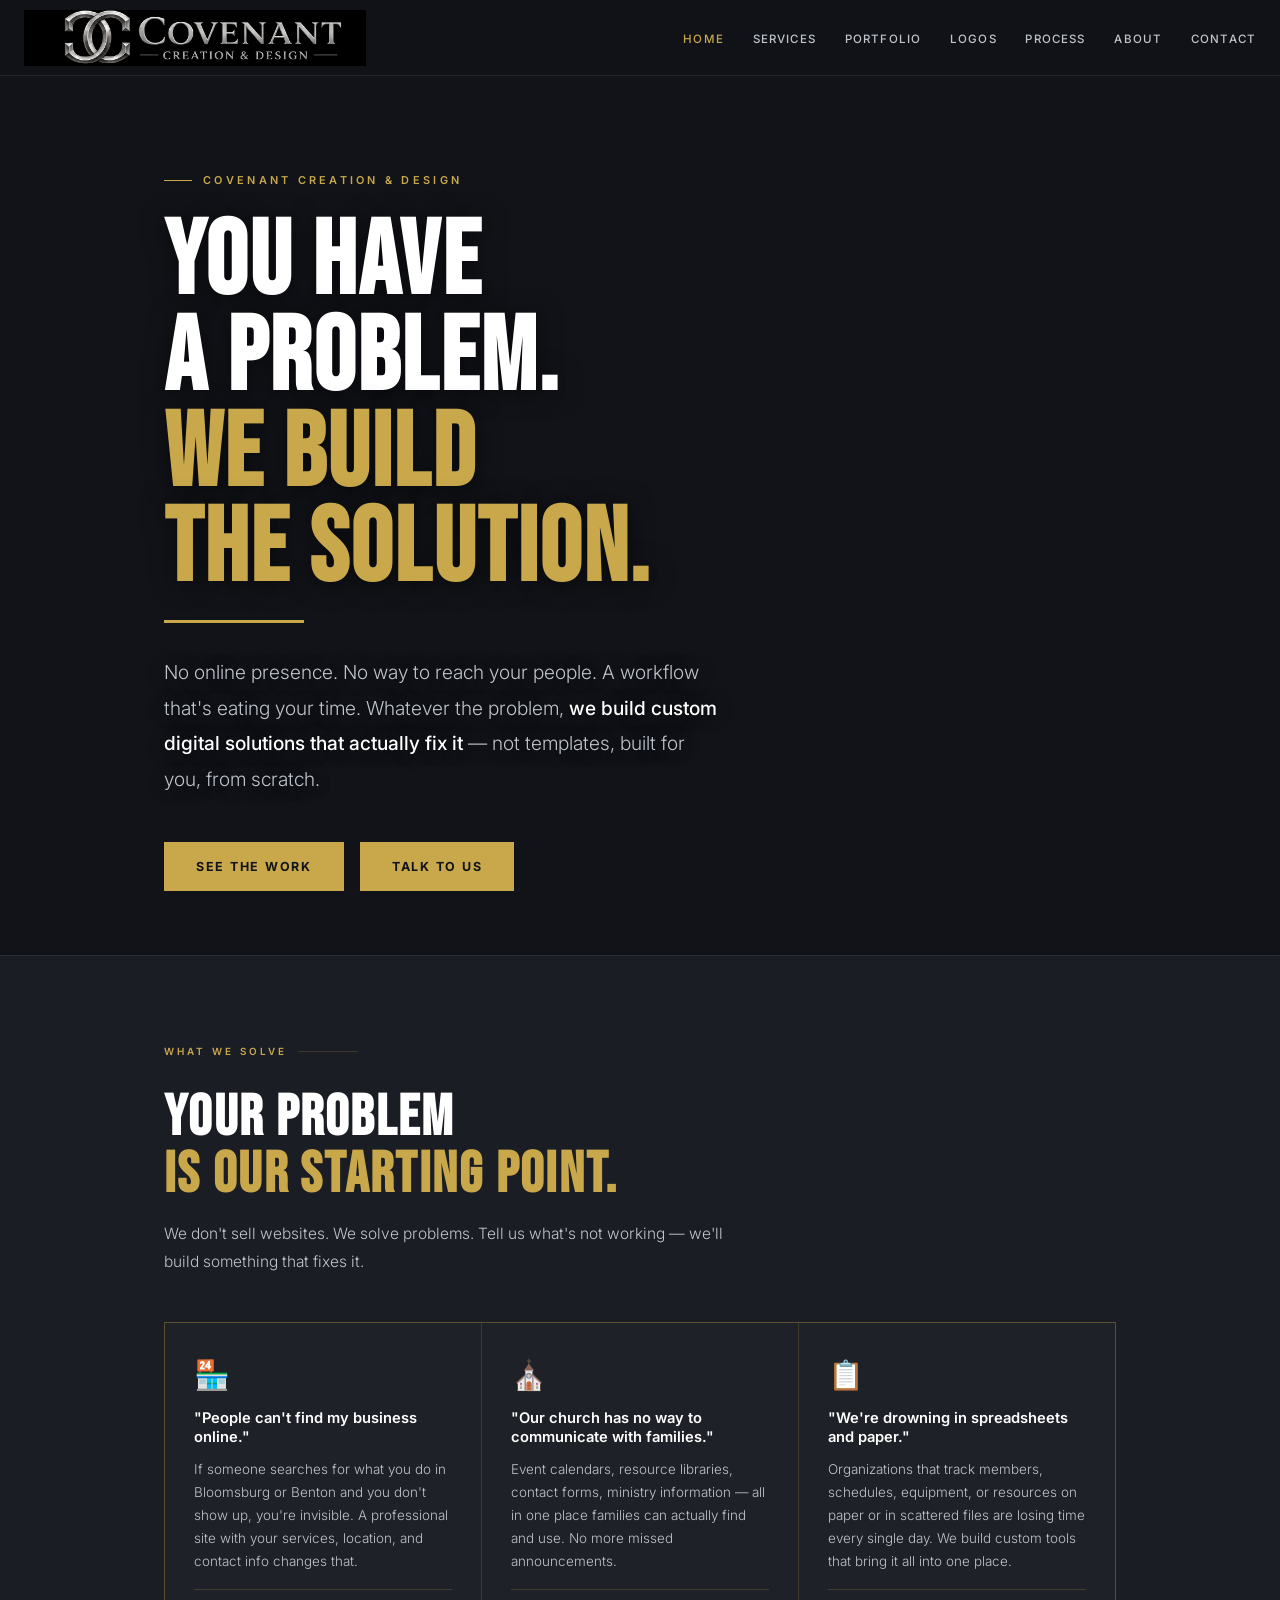
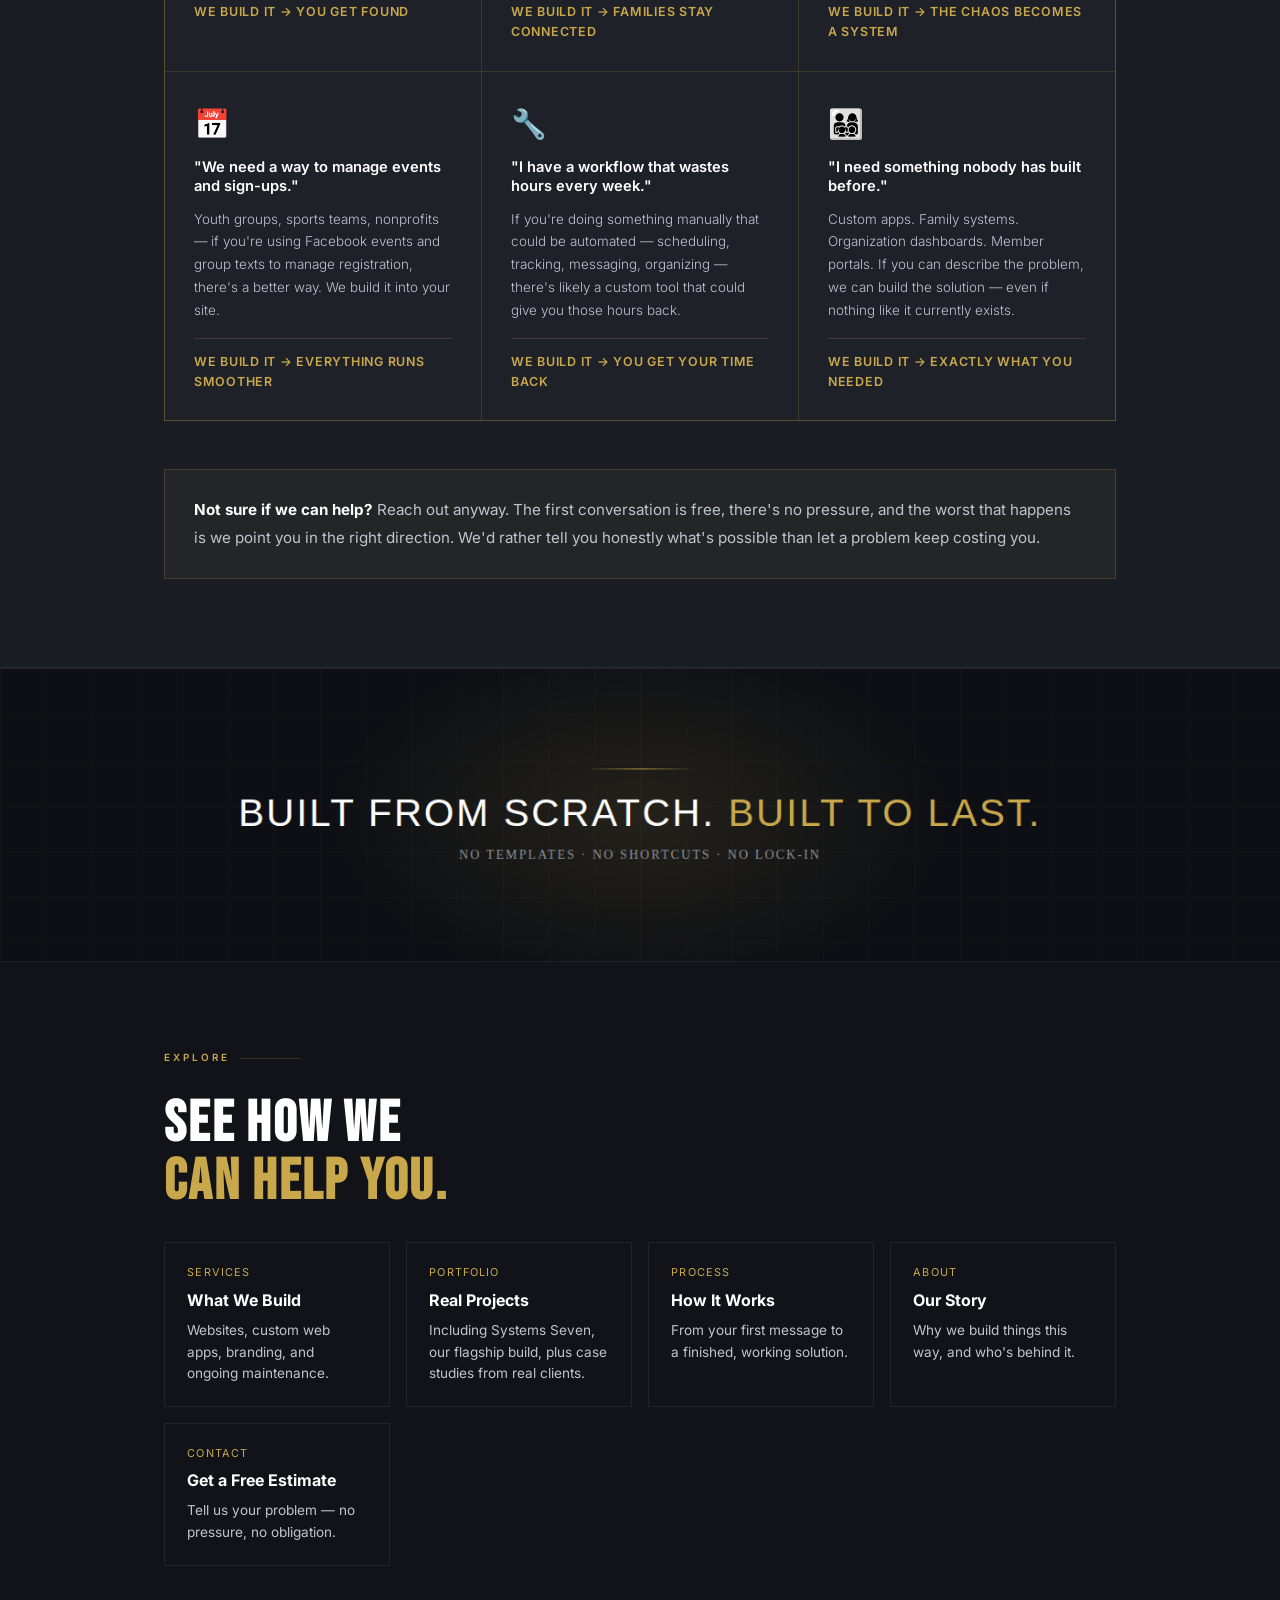
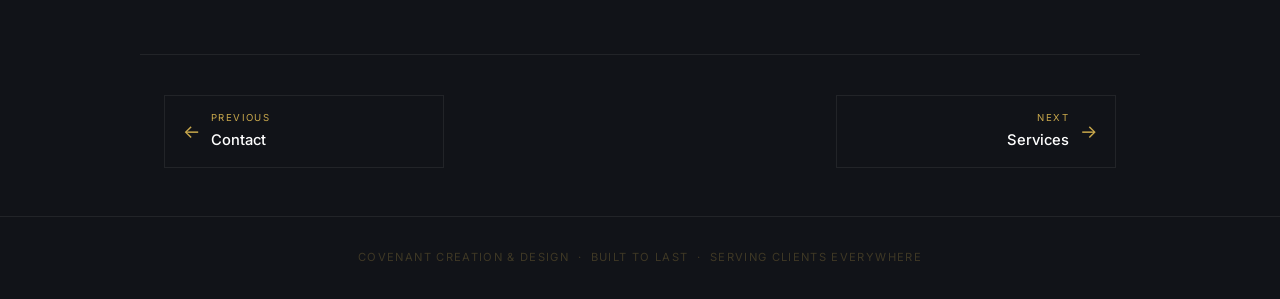
==== index.html @ 8b28cdd9 "Fix hero: bigger logos, consistent solid-gold buttons throughout" ====
<!DOCTYPE html>
<html lang="en">
<head>
  <meta charset="UTF-8"/>
  <meta name="viewport" content="width=device-width, initial-scale=1.0"/>
  <title>Covenant Creation & Design — Custom Websites & Branding</title>
  <link rel="preconnect" href="https://fonts.googleapis.com">
  <link href="https://fonts.googleapis.com/css2?family=Bebas+Neue&family=Inter:wght@300;400;500;600&display=swap" rel="stylesheet">
  <link rel="stylesheet" href="css/style.css">
</head>
<body>

<script>
  // Force scroll-to-top on load, overriding any leftover #anchor from
  // the site's old single-page structure (e.g. an old bookmark to
  // #systems-seven or #contact) or the browser's own scroll restoration.
  if ('scrollRestoration' in history) { history.scrollRestoration = 'manual'; }
  window.scrollTo(0, 0);
</script>

<!-- NAV -->
<nav>
  <div class="nav-logo">
    <a href="index.html"><img src="ccd-horizontal.png" alt="Covenant Creation & Design"></a>
  </div>
  <ul class="nav-links">
    <li><a href="index.html" aria-current="page">Home</a></li>
    <li><a href="services.html" >Services</a></li>
    <li><a href="portfolio.html" >Portfolio</a></li>
    <li><a href="logos.html" >Logos</a></li>
    <li><a href="process.html" >Process</a></li>
    <li><a href="about.html" >About</a></li>
    <li><a href="contact.html" >Contact</a></li>
  </ul>
</nav>

<!-- HERO -->
<div style="background:var(--black);">
  <div class="hero">
    <div class="hero-slideshow" aria-hidden="true">
      <div class="hero-slide" style="background-image:url('hero-sword.jpg');"></div>
      <div class="hero-slide" style="background-image:url('hero-resolute.jpg');"></div>
      <div class="hero-slide" style="background-image:url('hero-water.jpg');"></div>
      <div class="hero-slide" style="background-image:url('hero-knight.jpg');"></div>
      <div class="hero-slide" style="background-image:url('hero-phones.jpg');"></div>
      <div class="hero-slide" style="background-image:url('hero-mechanical.jpg');"></div>
      <div class="hero-slide" style="background-image:url('hero-digital.jpg');"></div>
      <div class="hero-slide" style="background-image:url('hero-kitchen.jpg');"></div>
      <div class="hero-slide" style="background-image:url('hero-stone.jpg');"></div>
    </div>
    <div class="hero-overlay" aria-hidden="true"></div>
    <div class="hero-content">
      <div class="hero-eyebrow">Covenant Creation & Design</div>
      <h1>YOU HAVE<br>A PROBLEM.<br><em>WE BUILD<br>THE SOLUTION.</em></h1>
      <div class="hero-rule"></div>
      <div class="hero-sub-row">
        <p class="hero-sub">
          No online presence. No way to reach your people. A workflow that's eating your time. Whatever the problem, <strong>we build custom digital solutions that actually fix it</strong> — not templates, built for you, from scratch.
        </p>
        <div class="hero-sub-logos" aria-hidden="true">
          <img class="hero-sub-logo-item" src="logo-rightly-divided.png" alt="">
          <img class="hero-sub-logo-item" src="logo-systems-seven.png" alt="">
          <img class="hero-sub-logo-item" src="ccd-badge.png" alt="">
          <img class="hero-sub-logo-item" src="ccd-badge.png" alt="">
          <img class="hero-sub-logo-item" src="logo-systems-seven.png" alt="">
          <img class="hero-sub-logo-item" src="logo-quality-mechanical.png" alt="">
          <img class="hero-sub-logo-item" src="ccd-badge.png" alt="">
          <img class="hero-sub-logo-item" src="logo-kitchen.png" alt="">
          <img class="hero-sub-logo-item" src="ccd-badge.png" alt="">
        </div>
      </div>
      <div class="hero-ctas">
        <a href="portfolio.html" class="btn-primary">See the Work</a>
        <a href="contact.html" class="btn-primary">Talk to Us</a>
      </div>
    </div>
  </div>
</div>

<!-- WHAT WE SOLVE -->
<section id="problems">
  <div class="section-wrap reveal">
    <div class="section-label">What We Solve</div>
    <h2>Your problem<br><em>is our starting point.</em></h2>
    <p class="section-intro">We don't sell websites. We solve problems. Tell us what's not working — we'll build something that fixes it.</p>

    <div class="problems-grid">

      <div class="problem-card">
        <span class="problem-icon">🏪</span>
        <h3>"People can't find my business online."</h3>
        <p>If someone searches for what you do in Bloomsburg or Benton and you don't show up, you're invisible. A professional site with your services, location, and contact info changes that.</p>
        <div class="solution">We build it → you get found</div>
      </div>

      <div class="problem-card">
        <span class="problem-icon">⛪</span>
        <h3>"Our church has no way to communicate with families."</h3>
        <p>Event calendars, resource libraries, contact forms, ministry information — all in one place families can actually find and use. No more missed announcements.</p>
        <div class="solution">We build it → families stay connected</div>
      </div>

      <div class="problem-card">
        <span class="problem-icon">📋</span>
        <h3>"We're drowning in spreadsheets and paper."</h3>
        <p>Organizations that track members, schedules, equipment, or resources on paper or in scattered files are losing time every single day. We build custom tools that bring it all into one place.</p>
        <div class="solution">We build it → the chaos becomes a system</div>
      </div>

      <div class="problem-card">
        <span class="problem-icon">📅</span>
        <h3>"We need a way to manage events and sign-ups."</h3>
        <p>Youth groups, sports teams, nonprofits — if you're using Facebook events and group texts to manage registration, there's a better way. We build it into your site.</p>
        <div class="solution">We build it → everything runs smoother</div>
      </div>

      <div class="problem-card">
        <span class="problem-icon">🔧</span>
        <h3>"I have a workflow that wastes hours every week."</h3>
        <p>If you're doing something manually that could be automated — scheduling, tracking, messaging, organizing — there's likely a custom tool that could give you those hours back.</p>
        <div class="solution">We build it → you get your time back</div>
      </div>

      <div class="problem-card">
        <span class="problem-icon">👨‍👩‍👧‍👦</span>
        <h3>"I need something nobody has built before."</h3>
        <p>Custom apps. Family systems. Organization dashboards. Member portals. If you can describe the problem, we can build the solution — even if nothing like it currently exists.</p>
        <div class="solution">We build it → exactly what you needed</div>
      </div>

    </div>

    <div style="background:rgba(201,168,76,0.05);border:1px solid var(--border-gold);padding:1.6rem 1.8rem;">
      <p style="font-size:0.95rem;color:var(--white-dim);line-height:1.85;">
        <strong style="color:var(--white);">Not sure if we can help?</strong> Reach out anyway. The first conversation is free, there's no pressure, and the worst that happens is we point you in the right direction. We'd rather tell you honestly what's possible than let a problem keep costing you.
      </p>
    </div>

  </div>
</section>

<!-- DIVIDER BANNER 1 -->
<div style="background:#0D0F14;border-top:1px solid var(--border);border-bottom:1px solid var(--border);">
  <img src="divider-banner-1.png" alt="Built from scratch. Built to last." style="width:100%;display:block;">
</div>

<!-- EXPLORE MORE -->
<section id="explore">
  <div class="section-wrap reveal">
    <div class="section-label">Explore</div>
    <h2>See how we<br><em>can help you.</em></h2>
    <div class="page-teasers">
      <a href="services.html" class="page-teaser">
        <span class="pt-label">Services</span>
        <strong>What We Build</strong>
        <p>Websites, custom web apps, branding, and ongoing maintenance.</p>
      </a>
      <a href="portfolio.html" class="page-teaser">
        <span class="pt-label">Portfolio</span>
        <strong>Real Projects</strong>
        <p>Including Systems Seven, our flagship build, plus case studies from real clients.</p>
      </a>
      <a href="process.html" class="page-teaser">
        <span class="pt-label">Process</span>
        <strong>How It Works</strong>
        <p>From your first message to a finished, working solution.</p>
      </a>
      <a href="about.html" class="page-teaser">
        <span class="pt-label">About</span>
        <strong>Our Story</strong>
        <p>Why we build things this way, and who's behind it.</p>
      </a>
      <a href="contact.html" class="page-teaser">
        <span class="pt-label">Contact</span>
        <strong>Get a Free Estimate</strong>
        <p>Tell us your problem — no pressure, no obligation.</p>
      </a>
    </div>
  </div>
</section>

<!-- PAGE PAGER -->
<div class="page-pager">
  <a href="contact.html" class="pager-link pager-prev">
    <span class="pager-arrow">&larr;</span>
    <span class="pager-text"><span class="pager-label">Previous</span><strong>Contact</strong></span>
  </a>
  <a href="services.html" class="pager-link pager-next">
    <span class="pager-text"><span class="pager-label">Next</span><strong>Services</strong></span>
    <span class="pager-arrow">&rarr;</span>
  </a>
</div>

<!-- FOOTER -->
<footer>
  Covenant Creation &amp; Design &nbsp;·&nbsp; Built to Last &nbsp;·&nbsp; Serving Clients Everywhere
</footer>

<script>
  const reveals = document.querySelectorAll('.reveal');
  const observer = new IntersectionObserver((entries) => {
    entries.forEach(e => {
      if (e.isIntersecting) {
        e.target.classList.add('visible');
        observer.unobserve(e.target);
      }
    });
  }, { threshold: 0.06 });
  reveals.forEach(el => observer.observe(el));
</script>

</body>
</html>
---- css/style.css ----
*, *::before, *::after { box-sizing: border-box; margin: 0; padding: 0; }

    :root {
      --black:      #111318;
      --black-mid:  #1A1D24;
      --black-card: #1E2128;
      --red:        #E8322A;
      --gold:       #C9A84C;
      --gold-light: #E2C06A;
      --gold-dim:   #B8963E;
      --white:      #FFFFFF;
      --white-dim:  #C0C4CC;
      --border:     rgba(255,255,255,0.07);
      --border-gold:rgba(201,168,76,0.2);
    }

    html { scroll-behavior: smooth; }

    body {
      background: var(--black);
      color: var(--white);
      font-family: 'Inter', system-ui, sans-serif;
      font-size: 1rem;
      line-height: 1.6;
      -webkit-font-smoothing: antialiased;
    }

    /* ── NAV ── */
    nav {
      position: sticky;
      top: 0;
      z-index: 100;
      background: rgba(17,19,24,0.97);
      border-bottom: 1px solid var(--border);
      padding: 0.6rem 1.5rem;
      display: flex;
      align-items: center;
      justify-content: space-between;
      backdrop-filter: blur(8px);
    }

    .nav-logo img { height: 56px; width: auto; display: block; }

    .nav-links { display: flex; gap: 1.8rem; list-style: none; }
    .nav-links a {
      font-size: 0.72rem;
      font-weight: 500;
      letter-spacing: 0.1em;
      text-transform: uppercase;
      color: var(--white-dim);
      text-decoration: none;
      transition: color 0.2s;
    }
    .nav-links a:hover { color: var(--gold); }
    .nav-links a[aria-current="page"] { color: var(--gold); }

    /* ── Quote form (Contact page) ── */
    .quote-form { max-width: 560px; margin-top: 1rem; }
    .quote-field { margin-bottom: 1.4rem; }
    .quote-field label {
      display: block;
      font-size: 0.72rem;
      letter-spacing: 0.08em;
      text-transform: uppercase;
      color: var(--white-dim);
      margin-bottom: 0.5rem;
    }
    .quote-field input,
    .quote-field textarea {
      width: 100%;
      font-family: 'Inter', sans-serif;
      font-size: 0.95rem;
      color: var(--white);
      background: var(--black-card);
      border: 1px solid var(--border);
      padding: 0.7rem 0.9rem;
      border-radius: 2px;
    }
    .quote-field input:focus, .quote-field textarea:focus {
      outline: none;
      border-color: var(--border-gold);
    }
    .quote-field textarea { resize: vertical; min-height: 110px; }
    .quote-note { font-size: 0.82rem; color: var(--white-dim); margin-top: 1rem; }

    /* ── About page ── */
    .about-photo-row { display: flex; gap: 2rem; align-items: flex-start; flex-wrap: wrap; margin-bottom: 2rem; }
    .about-photo {
      width: 160px; height: 160px; border-radius: 4px; flex-shrink: 0;
      background: var(--black-card); border: 1px solid var(--border-gold);
      display: flex; align-items: center; justify-content: center;
      font-family: 'Bebas Neue', sans-serif; font-size: 2.4rem; color: var(--gold);
    }
    .about-values { display: grid; gap: 1.2rem; margin-top: 2rem; }
    .about-value { border-left: 2px solid var(--gold); padding-left: 1.2rem; }
    .about-value strong { color: var(--white); display: block; margin-bottom: 0.3rem; }
    .about-value p { color: var(--white-dim); font-size: 0.92rem; margin: 0; }

    /* ── Page-teaser links (Home page closing section) ── */
    .page-teasers {
      display: grid;
      grid-template-columns: repeat(auto-fit, minmax(180px, 1fr));
      gap: 1rem;
      margin-top: 2rem;
    }
    .page-teaser {
      display: block;
      border: 1px solid var(--border);
      padding: 1.3rem 1.4rem;
      text-decoration: none;
      transition: border-color 0.2s;
    }
    .page-teaser:hover { border-color: var(--border-gold); }
    .page-teaser .pt-label {
      font-size: 0.68rem; letter-spacing: 0.1em; text-transform: uppercase;
      color: var(--gold); margin-bottom: 0.4rem; display: block;
    }
    .page-teaser strong { color: var(--white); font-size: 1rem; }
    .page-teaser p { color: var(--white-dim); font-size: 0.85rem; margin-top: 0.4rem; margin-bottom: 0; }

    /* ── HERO ── */
    .hero {
      position: relative;
      overflow: hidden;
      min-height: 92vh;
      display: flex;
      flex-direction: column;
      justify-content: center;
      padding: 6rem 1.5rem 4rem;
      max-width: 1000px;
      margin: 0 auto;
    }

    .hero-slideshow {
      position: absolute;
      inset: 0;
      z-index: 1;
      overflow: hidden;
    }
    .hero-slide {
      position: absolute;
      inset: 0;
      background-size: cover;
      background-position: center center;
      opacity: 0;
      animation: heroFade 54s infinite;
    }
    .hero-slide:nth-child(1) { animation-delay: 0s; }
    .hero-slide:nth-child(2) { animation-delay: 6s; }
    .hero-slide:nth-child(3) { animation-delay: 12s; }
    .hero-slide:nth-child(4) { animation-delay: 18s; }
    .hero-slide:nth-child(5) { animation-delay: 24s; }
    .hero-slide:nth-child(6) { animation-delay: 30s; }
    .hero-slide:nth-child(7) { animation-delay: 36s; }
    .hero-slide:nth-child(8) { animation-delay: 42s; }
    .hero-slide:nth-child(9) { animation-delay: 48s; }

    @keyframes heroFade {
      0%   { opacity: 0; }
      2%   { opacity: 1; }
      9%   { opacity: 1; }
      11%  { opacity: 0; }
      100% { opacity: 0; }
    }

    .hero-overlay {
      position: absolute;
      inset: 0;
      z-index: 2;
      background: linear-gradient(180deg, rgba(17,19,24,0.72) 0%, rgba(17,19,24,0.50) 42%, rgba(17,19,24,0.80) 100%);
    }

    @media (prefers-reduced-motion: reduce) {
      .hero-slide { animation: none; opacity: 0; }
      .hero-slide:first-child { opacity: 1; }
    }

    .hero-content {
      position: relative;
      z-index: 3;
    }

    .hero-eyebrow {
      font-size: 0.68rem;
      font-weight: 600;
      letter-spacing: 0.3em;
      text-transform: uppercase;
      color: var(--gold);
      margin-bottom: 1.6rem;
      display: flex;
      align-items: center;
      gap: 0.7rem;
    }
    .hero-eyebrow::before {
      content: '';
      display: inline-block;
      width: 28px; height: 1px;
      background: var(--gold);
    }

    .hero h1 {
      font-family: 'Bebas Neue', sans-serif;
      font-size: clamp(2.8rem, 10vw, 6.5rem);
      line-height: 0.92;
      letter-spacing: 0.02em;
      color: var(--white);
      margin-bottom: 0;
      text-shadow: 0 2px 24px rgba(0,0,0,0.55);
    }
    .hero h1 em { font-style: normal; color: var(--gold); }

    .hero-rule {
      width: clamp(60px, 12vw, 140px);
      height: 3px;
      background: var(--gold);
      margin: 1.4rem 0 2rem;
    }

    .hero-sub-row {
      display: flex;
      align-items: center;
      justify-content: space-between;
      gap: 28px;
      margin-bottom: 2.8rem;
    }

    .hero-sub {
      font-size: clamp(1rem, 2.2vw, 1.2rem);
      font-weight: 300;
      color: var(--white-dim);
      max-width: 560px;
      margin-bottom: 0;
      line-height: 1.85;
      text-shadow: 0 1px 16px rgba(0,0,0,0.6);
      flex: 1;
      min-width: 0;
    }
    .hero-sub strong { color: var(--white); font-weight: 500; }

    .hero-sub-logos {
      position: relative;
      width: 128px;
      height: 52px;
      flex-shrink: 0;
    }
    .hero-sub-logo-item {
      position: absolute;
      inset: 0;
      width: 100%;
      height: 100%;
      object-fit: contain;
      object-position: right center;
      opacity: 0;
      animation: heroFade 54s infinite;
      filter: drop-shadow(0 2px 10px rgba(0,0,0,0.7));
    }
    .hero-sub-logo-item:nth-child(1) { animation-delay: 0s; }
    .hero-sub-logo-item:nth-child(2) { animation-delay: 6s; }
    .hero-sub-logo-item:nth-child(3) { animation-delay: 12s; }
    .hero-sub-logo-item:nth-child(4) { animation-delay: 18s; }
    .hero-sub-logo-item:nth-child(5) { animation-delay: 24s; }
    .hero-sub-logo-item:nth-child(6) { animation-delay: 30s; }
    .hero-sub-logo-item:nth-child(7) { animation-delay: 36s; }
    .hero-sub-logo-item:nth-child(8) { animation-delay: 42s; }
    .hero-sub-logo-item:nth-child(9) { animation-delay: 48s; }

    @media (prefers-reduced-motion: reduce) {
      .hero-sub-logo-item { animation: none; opacity: 0; }
      .hero-sub-logo-item:first-child { opacity: 1; }
    }

    @media (max-width: 620px) {
      .hero-sub-row { flex-direction: column; align-items: flex-start; gap: 16px; }
      .hero-sub-logos { align-self: flex-end; width: 108px; height: 44px; }
    }

    .hero-ctas { display: flex; gap: 1rem; flex-wrap: wrap; }

    .btn-primary {
      display: inline-flex;
      align-items: center;
      gap: 0.5rem;
      background: var(--gold);
      color: var(--black);
      font-size: 0.78rem;
      font-weight: 700;
      letter-spacing: 0.14em;
      text-transform: uppercase;
      text-decoration: none;
      padding: 0.9rem 2rem;
      transition: background 0.2s, transform 0.15s;
    }
    .btn-primary:hover { background: var(--gold-light); transform: translateY(-1px); }

    .btn-ghost {
      display: inline-flex;
      align-items: center;
      border: 1px solid var(--border-gold);
      color: var(--white-dim);
      font-size: 0.75rem;
      font-weight: 500;
      letter-spacing: 0.12em;
      text-transform: uppercase;
      text-decoration: none;
      padding: 0.9rem 1.8rem;
      transition: border-color 0.2s, color 0.2s;
    }
    .btn-ghost:hover { border-color: var(--gold); color: var(--gold); }

    /* ── SECTION BASE ── */
    .section-wrap {
      max-width: 1000px;
      margin: 0 auto;
      padding: 5.5rem 1.5rem;
    }

    .section-label {
      font-size: 0.62rem;
      font-weight: 600;
      letter-spacing: 0.3em;
      text-transform: uppercase;
      color: var(--gold);
      margin-bottom: 1.8rem;
      display: flex;
      align-items: center;
      gap: 0.7rem;
    }
    .section-label::after {
      content: '';
      flex: 1;
      height: 1px;
      background: var(--border-gold);
      max-width: 60px;
    }

    h2 {
      font-family: 'Bebas Neue', sans-serif;
      font-size: clamp(2rem, 5.5vw, 3.6rem);
      letter-spacing: 0.04em;
      line-height: 1.0;
      color: var(--white);
      margin-bottom: 1rem;
    }
    h2 em { font-style: normal; color: var(--gold); }

    .section-intro {
      font-size: 0.97rem;
      font-weight: 300;
      color: var(--white-dim);
      max-width: 580px;
      margin-bottom: 2.8rem;
      line-height: 1.85;
    }

    /* ── PROBLEMS SECTION ── */
    #problems {
      background: var(--black-mid);
      border-top: 1px solid var(--border);
      border-bottom: 1px solid var(--border);
    }

    .problems-grid {
      display: grid;
      grid-template-columns: repeat(auto-fill, minmax(280px, 1fr));
      gap: 1px;
      background: var(--border-gold);
      border: 1px solid var(--border-gold);
      margin-bottom: 3rem;
    }

    .problem-card {
      background: var(--black-card);
      padding: 1.8rem;
      display: flex;
      flex-direction: column;
      gap: 0.7rem;
    }

    .problem-icon { font-size: 1.8rem; }

    .problem-card h3 {
      font-size: 0.92rem;
      font-weight: 600;
      color: var(--white);
      line-height: 1.3;
    }

    .problem-card p {
      font-size: 0.84rem;
      font-weight: 300;
      color: var(--white-dim);
      line-height: 1.7;
    }

    .problem-card .solution {
      font-size: 0.78rem;
      font-weight: 600;
      color: var(--gold);
      letter-spacing: 0.06em;
      text-transform: uppercase;
      margin-top: 0.3rem;
      padding-top: 0.8rem;
      border-top: 1px solid var(--border-gold);
    }

    /* ── HOW WE WORK ── */
    #how {
      background: var(--black);
      border-bottom: 1px solid var(--border);
    }

    .steps-list {
      display: flex;
      flex-direction: column;
      border: 1px solid var(--border-gold);
    }

    .step-row {
      display: flex;
      align-items: flex-start;
      gap: 1.4rem;
      padding: 1.5rem 1.6rem;
      border-bottom: 1px solid var(--border-gold);
    }
    .step-row:last-child { border-bottom: none; }

    .step-num {
      font-family: 'Bebas Neue', sans-serif;
      font-size: 2rem;
      color: var(--gold);
      opacity: 0.4;
      line-height: 1;
      min-width: 2.5rem;
      padding-top: 0.1rem;
    }

    .step-content strong {
      display: block;
      font-size: 0.92rem;
      font-weight: 600;
      color: var(--white);
      margin-bottom: 0.3rem;
    }

    .step-content p {
      font-size: 0.87rem;
      font-weight: 300;
      color: var(--white-dim);
      line-height: 1.7;
    }

    /* ── SYSTEMS SEVEN ── */
    #systems-seven {
      background: var(--black-mid);
      border-top: 1px solid var(--border-gold);
      border-bottom: 1px solid var(--border-gold);
    }

    .ss-description {
      font-size: 0.97rem;
      font-weight: 300;
      color: var(--white-dim);
      max-width: 720px;
      margin-bottom: 2rem;
      line-height: 1.9;
    }
    .ss-description strong { color: var(--white); font-weight: 500; }

    .ss-feature-grid {
      display: grid;
      grid-template-columns: repeat(auto-fill, minmax(220px, 1fr));
      gap: 1px;
      background: var(--border-gold);
      border: 1px solid var(--border-gold);
      margin-bottom: 2.5rem;
    }

    .ss-feature {
      background: var(--black-card);
      padding: 1.2rem 1.4rem;
    }

    .ss-feature-name {
      font-size: 0.82rem;
      font-weight: 600;
      color: var(--white);
      margin-bottom: 0.3rem;
    }

    .ss-feature-desc {
      font-size: 0.78rem;
      font-weight: 300;
      color: var(--white-dim);
      line-height: 1.6;
    }

    .ss-tech-row {
      display: flex;
      gap: 0.5rem;
      flex-wrap: wrap;
      margin-bottom: 2.5rem;
    }

    .ss-tech-badge {
      font-size: 0.65rem;
      font-weight: 600;
      letter-spacing: 0.12em;
      text-transform: uppercase;
      padding: 0.32rem 0.8rem;
      border: 1px solid var(--border-gold);
      color: var(--gold);
      background: rgba(201,168,76,0.05);
    }

    .ss-previews {
      display: flex;
      flex-direction: column;
      gap: 2.5rem;
    }

    .ss-preview-card {
      background: var(--black-card);
      border: 1px solid var(--border-gold);
      overflow: hidden;
      box-shadow: 0 4px 24px rgba(0,0,0,0.4);
      position: relative;
    }

    .ss-preview-card::before {
      content: '';
      display: block;
      height: 3px;
      background: linear-gradient(90deg, transparent, var(--gold), transparent);
    }

    .ss-preview-card .img-mat {
      background: transparent;
      padding: 0;
    }

    .ss-preview-card .img-mat img {
      display: block;
      width: 100%;
      border: none;
    }

    .ss-preview-label {
      padding: 0.9rem 1.2rem;
      border-top: 1px solid var(--border-gold);
      font-size: 0.7rem;
      font-weight: 500;
      letter-spacing: 0.12em;
      text-transform: uppercase;
      color: var(--gold);
      display: flex;
      align-items: center;
      gap: 0.5rem;
      background: rgba(201,168,76,0.04);
    }

    .ss-preview-label::before {
      content: '';
      width: 5px; height: 5px;
      border-radius: 50%;
      background: var(--gold);
      flex-shrink: 0;
    }

    .ss-brand-img { width: 100%; display: block; }


    /* ── LOGO SHOWCASE ── */
    #logos {
      background: var(--black);
      border-top: 1px solid var(--border);
      border-bottom: 1px solid var(--border);
    }

    .logo-grid {
      display: grid;
      grid-template-columns: repeat(auto-fill, minmax(160px, 1fr));
      gap: 1px;
      background: var(--border-gold);
      border: 1px solid var(--border-gold);
      margin-bottom: 2rem;
    }

    .logo-cell {
      background: var(--black-card);
      padding: 1.8rem 1.2rem;
      display: flex;
      flex-direction: column;
      align-items: center;
      gap: 0.9rem;
      transition: background 0.2s;
    }

    .logo-cell:hover { background: #252830; }

    .logo-cell img {
      width: 100%;
      max-width: 120px;
      height: 120px;
      object-fit: contain;
      display: block;
    }

    .logo-cell-name {
      font-size: 0.72rem;
      font-weight: 600;
      letter-spacing: 0.1em;
      text-transform: uppercase;
      color: var(--white-dim);
      text-align: center;
      line-height: 1.4;
    }

    .logo-cell-type {
      font-size: 0.65rem;
      color: var(--gold);
      letter-spacing: 0.08em;
      text-transform: uppercase;
      text-align: center;
    }

    /* ── PROJECTS ── */
    #work {
      background: var(--black);
      border-bottom: 1px solid var(--border);
    }

    .projects-grid {
      display: grid;
      grid-template-columns: repeat(auto-fill, minmax(290px, 1fr));
      gap: 1px;
      background: var(--border);
      border: 1px solid var(--border);
    }

    .project-card {
      background: var(--black-card);
      padding: 1.8rem;
      display: flex;
      flex-direction: column;
      gap: 0.8rem;
      transition: background 0.2s;
      text-decoration: none;
      color: inherit;
    }
    .project-card:hover { background: #252830; }
    .project-card:hover .project-arrow { color: var(--gold); transform: translateX(3px); }

    .project-tag {
      font-size: 0.6rem;
      font-weight: 600;
      letter-spacing: 0.2em;
      text-transform: uppercase;
      color: var(--gold);
    }

    .project-card h3 {
      font-family: 'Bebas Neue', sans-serif;
      font-size: 1.4rem;
      letter-spacing: 0.06em;
      color: var(--white);
      line-height: 1.1;
    }

    .project-card p {
      font-size: 0.85rem;
      font-weight: 300;
      color: var(--white-dim);
      line-height: 1.65;
      flex: 1;
    }

    .project-footer {
      display: flex;
      align-items: center;
      justify-content: space-between;
      padding-top: 1rem;
      border-top: 1px solid var(--border);
      margin-top: 0.4rem;
    }

    .project-stack {
      font-size: 0.65rem;
      font-weight: 500;
      letter-spacing: 0.08em;
      text-transform: uppercase;
      color: rgba(192,196,204,0.4);
    }

    .project-arrow {
      font-size: 1rem;
      color: var(--white-dim);
      transition: color 0.2s, transform 0.2s;
    }

    /* ── SERVICES ── */
    #services {
      background: var(--black-mid);
      border-top: 1px solid var(--border);
      border-bottom: 1px solid var(--border);
    }

    .services-list { border: 1px solid var(--border-gold); }

    .service-row {
      display: flex;
      align-items: flex-start;
      gap: 1.5rem;
      padding: 1.5rem 1.6rem;
      border-bottom: 1px solid var(--border-gold);
    }
    .service-row:last-child { border-bottom: none; }

.service-info strong {
      display: block;
      font-size: 0.88rem;
      font-weight: 600;
      color: var(--white);
      margin-bottom: 0.25rem;
    }
    .service-info p {
      font-size: 0.83rem;
      font-weight: 300;
      color: var(--white-dim);
      line-height: 1.65;
    }

    /* ── CONTACT ── */
    #contact { background: var(--black); }

    .contact-grid {
      display: grid;
      grid-template-columns: 1fr 1fr;
      gap: 1.5rem;
      margin-top: 0.5rem;
    }

    .contact-block {
      background: var(--black-card);
      border: 1px solid var(--border-gold);
      padding: 1.8rem;
    }

    .contact-block h3 {
      font-size: 0.68rem;
      font-weight: 600;
      letter-spacing: 0.2em;
      text-transform: uppercase;
      color: var(--gold);
      margin-bottom: 0.8rem;
    }

    .contact-block p {
      font-size: 0.87rem;
      font-weight: 300;
      color: var(--white-dim);
      margin-bottom: 1.2rem;
      line-height: 1.65;
    }

    .contact-link {
      display: inline-flex;
      align-items: center;
      gap: 0.5rem;
      font-size: 0.8rem;
      font-weight: 600;
      letter-spacing: 0.1em;
      text-transform: uppercase;
      color: var(--white);
      text-decoration: none;
      border-bottom: 1px solid var(--gold);
      padding-bottom: 0.15rem;
      transition: color 0.2s;
    }
    .contact-link:hover { color: var(--gold); }

    /* ── FOOTER ── */
    footer {
      border-top: 1px solid var(--border);
      padding: 2rem 1.5rem;
      text-align: center;
      font-size: 0.7rem;
      letter-spacing: 0.12em;
      text-transform: uppercase;
      color: rgba(201,168,76,0.25);
    }

    /* ── REVEAL ── */
    .reveal {
      opacity: 1;
      transform: none;
      transition: opacity 0.5s ease, transform 0.5s ease;
    }
    .reveal.visible { opacity: 1; transform: none; }

    /* ── RESPONSIVE ── */
    @media (max-width: 640px) {
      .nav-links { display: none; }
      .contact-grid { grid-template-columns: 1fr; }
    }

    @media (prefers-reduced-motion: reduce) {
      .reveal { opacity: 1; transform: none; transition: none; }
      html { scroll-behavior: auto; }
    }
  
/* ── PAGE PAGER (prev/next navigation) ── */
.page-pager {
  max-width: 1000px;
  margin: 0 auto;
  padding: 2.5rem 1.5rem 3rem;
  display: flex;
  justify-content: space-between;
  gap: 1rem;
  border-top: 1px solid var(--border);
}
.pager-link {
  display: flex;
  align-items: center;
  gap: 0.7rem;
  text-decoration: none;
  color: var(--white);
  padding: 0.9rem 1.1rem;
  border: 1px solid var(--border);
  transition: border-color 0.2s;
  flex: 1;
  max-width: 280px;
}
.pager-link:hover { border-color: var(--border-gold); }
.pager-prev { justify-content: flex-start; }
.pager-next { justify-content: flex-end; text-align: right; margin-left: auto; }
.pager-arrow { color: var(--gold); font-size: 1.15rem; flex-shrink: 0; }
.pager-label {
  display: block;
  font-size: 0.6rem;
  letter-spacing: 0.15em;
  text-transform: uppercase;
  color: var(--gold);
  margin-bottom: 0.25rem;
}
.pager-text strong { display: block; font-size: 0.92rem; font-weight: 500; }

@media (max-width: 560px) {
  .page-pager { flex-direction: column; }
  .pager-link { max-width: none; }
}
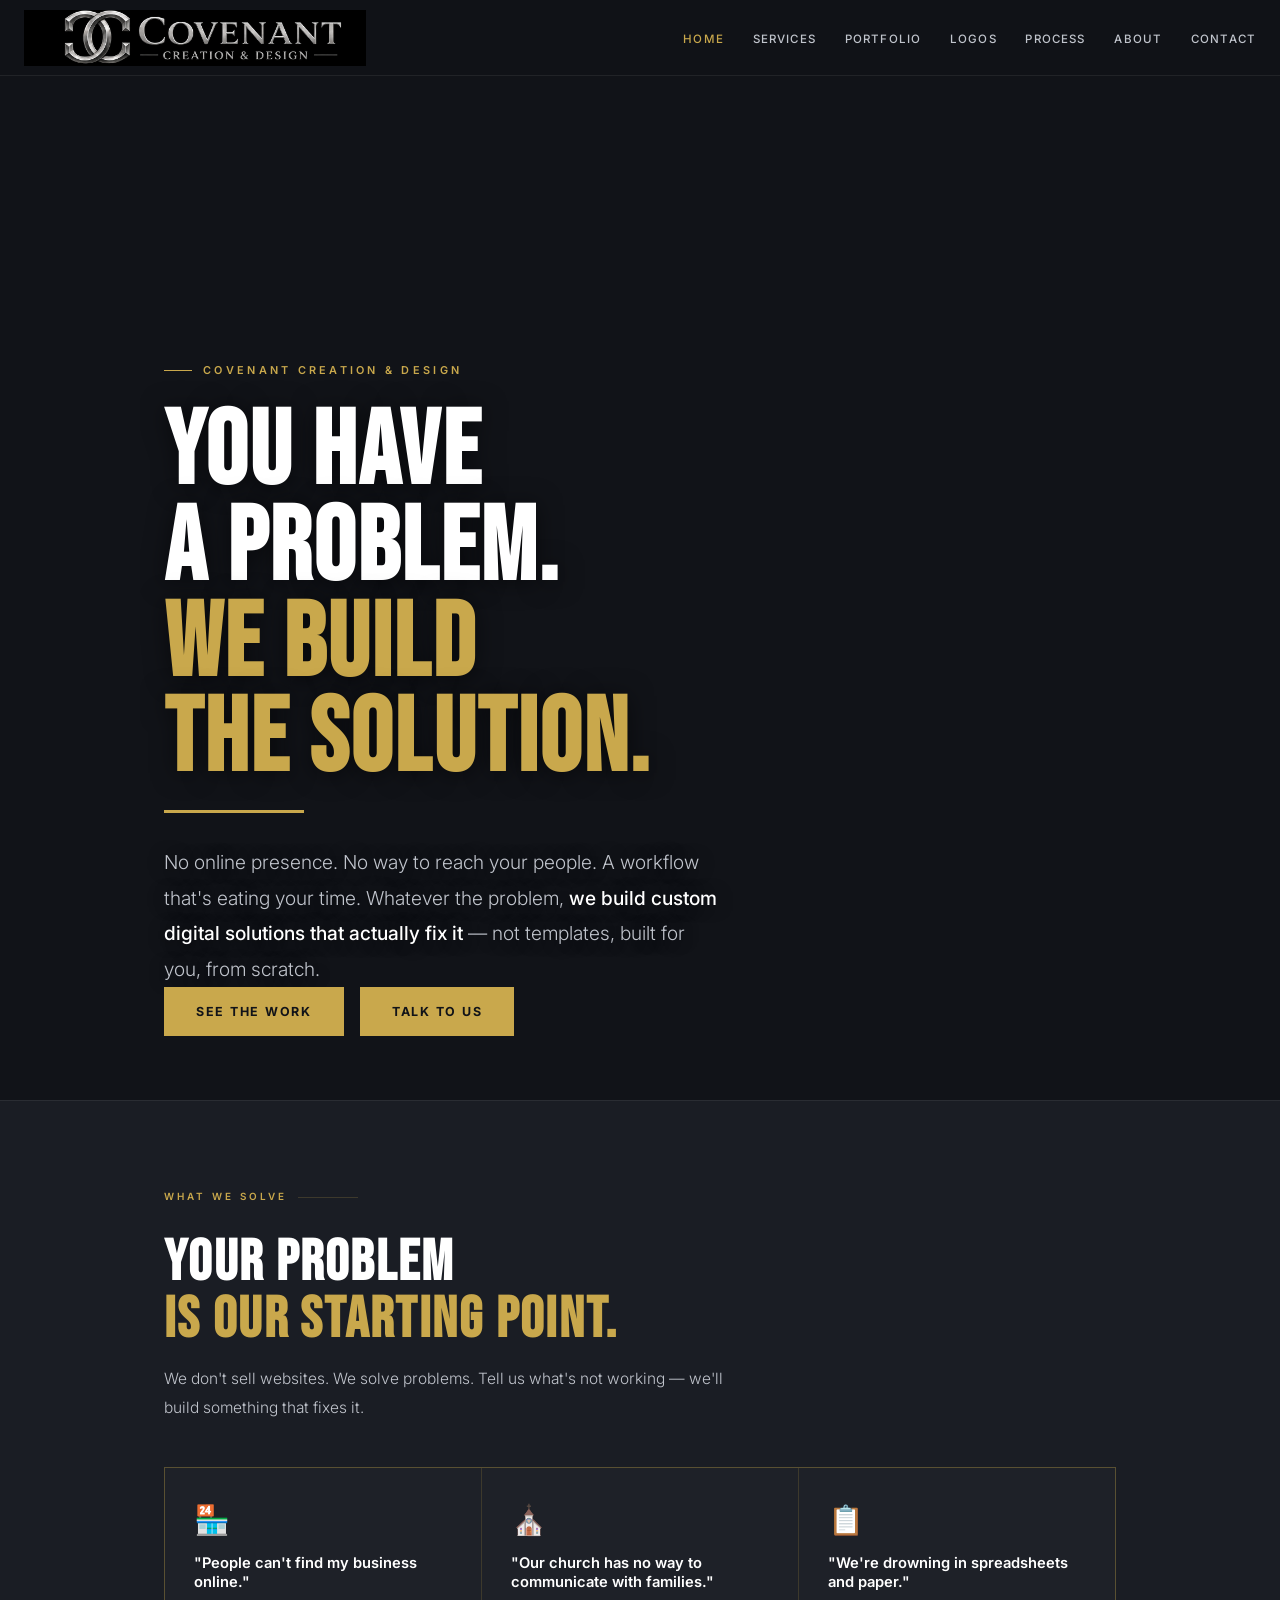
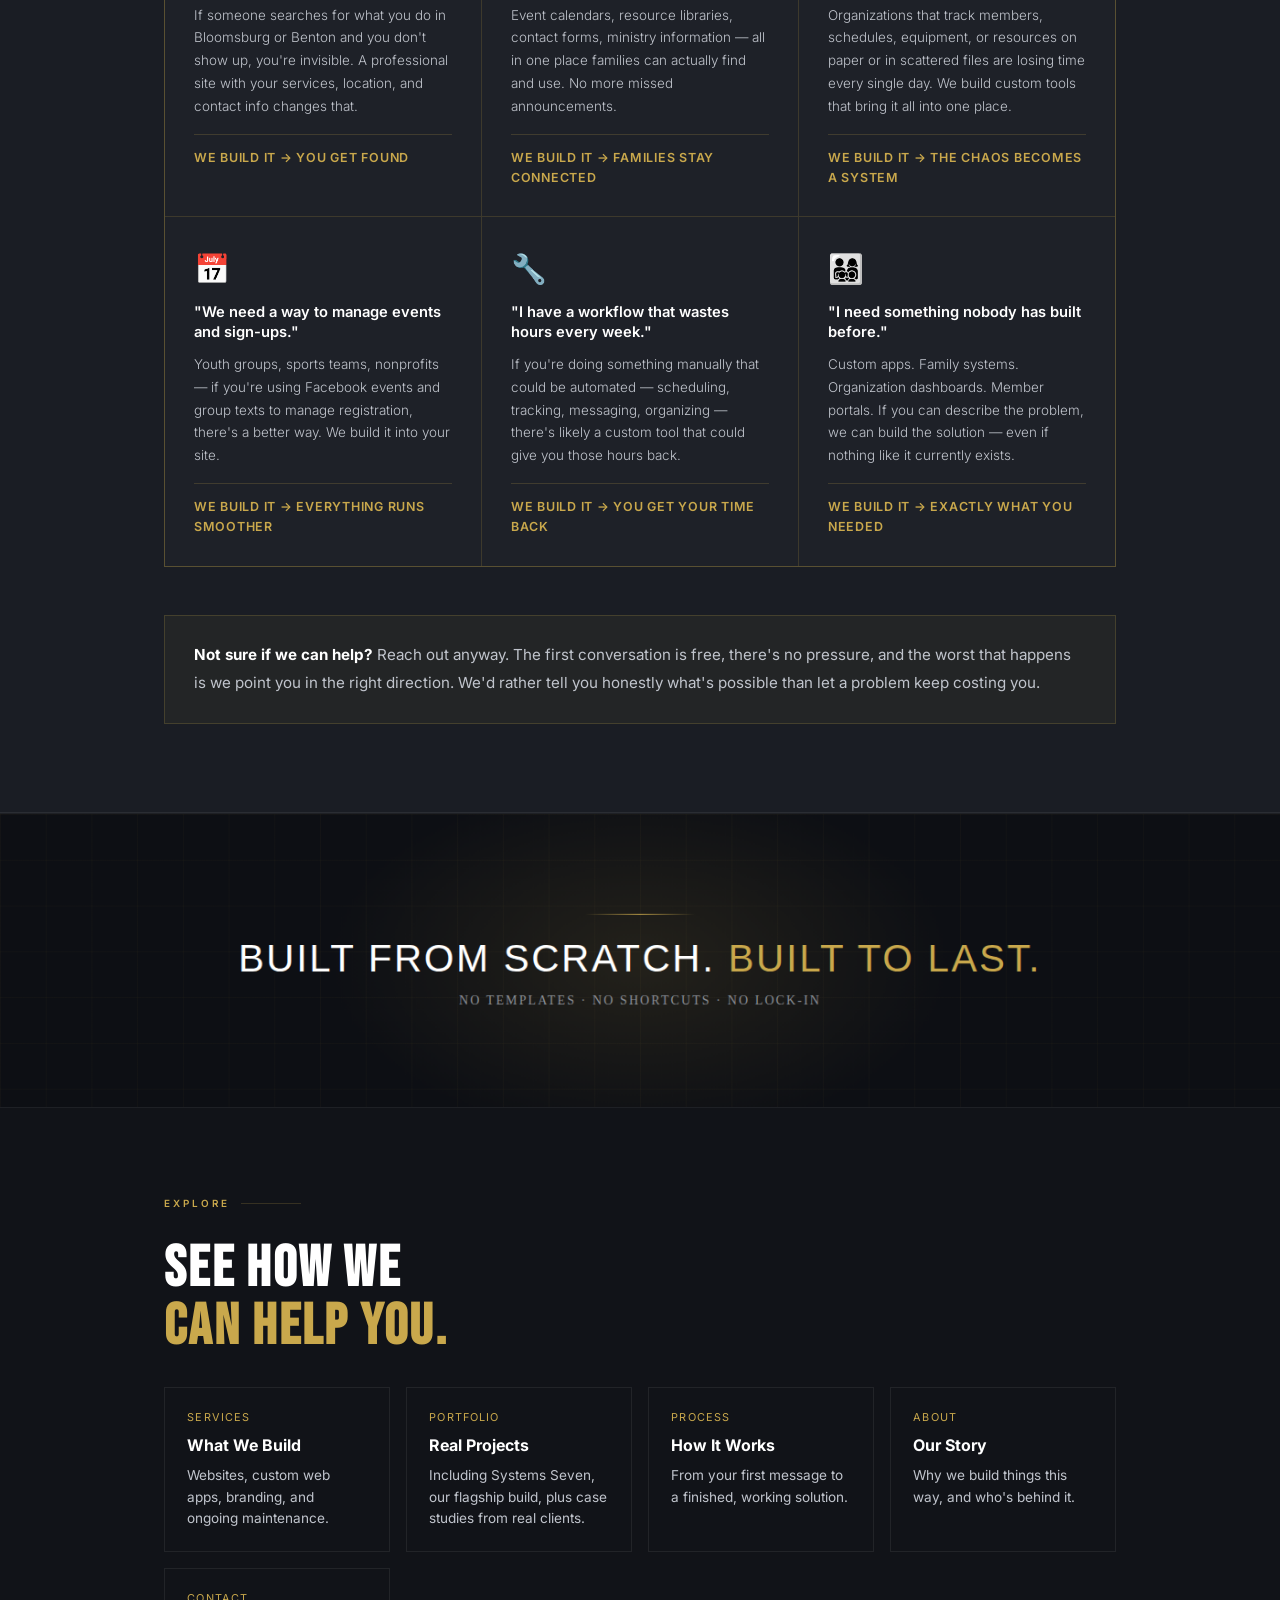
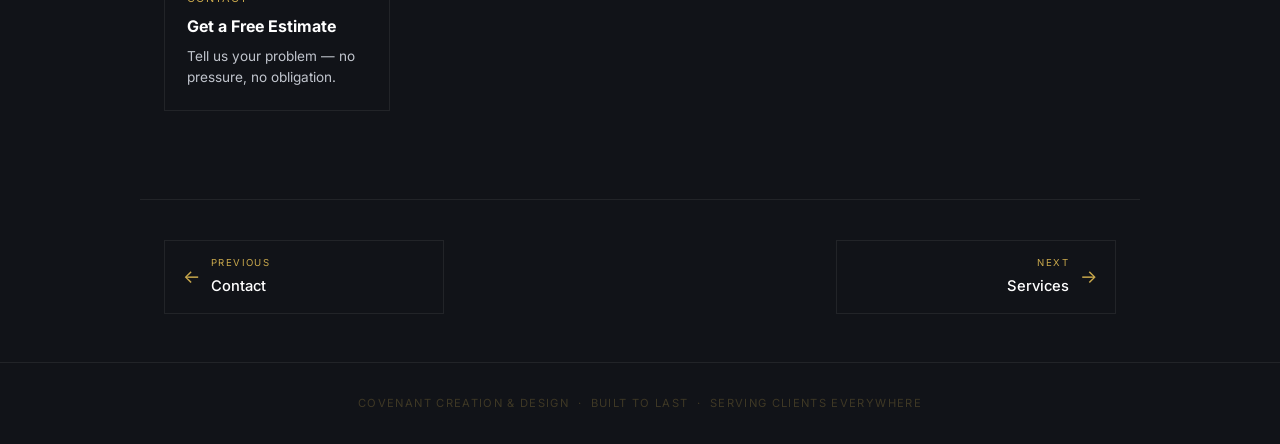
==== commit 270da2cf: "Much bigger hero logo (decoupled from text row), fix pager buttons to actually fill with gold on hov" ====
--- a/index.html
+++ b/index.html
@@ -49,26 +49,24 @@
       <div class="hero-slide" style="background-image:url('hero-stone.jpg');"></div>
     </div>
     <div class="hero-overlay" aria-hidden="true"></div>
+    <div class="hero-sub-logos" aria-hidden="true">
+      <img class="hero-sub-logo-item" src="logo-rightly-divided.png" alt="">
+      <img class="hero-sub-logo-item" src="logo-hms-resolute.png" alt="">
+      <img class="hero-sub-logo-item" src="logo-noah-elias-mark.png" alt="">
+      <img class="hero-sub-logo-item" src="ccd-badge.png" alt="">
+      <img class="hero-sub-logo-item" src="logo-systems-seven.png" alt="">
+      <img class="hero-sub-logo-item" src="logo-quality-mechanical.png" alt="">
+      <img class="hero-sub-logo-item" src="ccd-badge.png" alt="">
+      <img class="hero-sub-logo-item" src="logo-kitchen.png" alt="">
+      <img class="hero-sub-logo-item" src="ccd-badge.png" alt="">
+    </div>
     <div class="hero-content">
       <div class="hero-eyebrow">Covenant Creation & Design</div>
       <h1>YOU HAVE<br>A PROBLEM.<br><em>WE BUILD<br>THE SOLUTION.</em></h1>
       <div class="hero-rule"></div>
-      <div class="hero-sub-row">
-        <p class="hero-sub">
-          No online presence. No way to reach your people. A workflow that's eating your time. Whatever the problem, <strong>we build custom digital solutions that actually fix it</strong> — not templates, built for you, from scratch.
-        </p>
-        <div class="hero-sub-logos" aria-hidden="true">
-          <img class="hero-sub-logo-item" src="logo-rightly-divided.png" alt="">
-          <img class="hero-sub-logo-item" src="logo-systems-seven.png" alt="">
-          <img class="hero-sub-logo-item" src="ccd-badge.png" alt="">
-          <img class="hero-sub-logo-item" src="ccd-badge.png" alt="">
-          <img class="hero-sub-logo-item" src="logo-systems-seven.png" alt="">
-          <img class="hero-sub-logo-item" src="logo-quality-mechanical.png" alt="">
-          <img class="hero-sub-logo-item" src="ccd-badge.png" alt="">
-          <img class="hero-sub-logo-item" src="logo-kitchen.png" alt="">
-          <img class="hero-sub-logo-item" src="ccd-badge.png" alt="">
-        </div>
-      </div>
+      <p class="hero-sub">
+        No online presence. No way to reach your people. A workflow that's eating your time. Whatever the problem, <strong>we build custom digital solutions that actually fix it</strong> — not templates, built for you, from scratch.
+      </p>
       <div class="hero-ctas">
         <a href="portfolio.html" class="btn-primary">See the Work</a>
         <a href="contact.html" class="btn-primary">Talk to Us</a>
--- a/css/style.css
+++ b/css/style.css
@@ -240,8 +240,8 @@
 
     .hero-sub-logos {
       position: relative;
-      width: 128px;
-      height: 52px;
+      width: 460px;
+      height: 190px;
       flex-shrink: 0;
     }
     .hero-sub-logo-item {
@@ -272,7 +272,7 @@
 
     @media (max-width: 620px) {
       .hero-sub-row { flex-direction: column; align-items: flex-start; gap: 16px; }
-      .hero-sub-logos { align-self: flex-end; width: 108px; height: 44px; }
+      .hero-sub-logos { align-self: flex-end; width: 280px; height: 116px; }
     }
 
     .hero-ctas { display: flex; gap: 1rem; flex-wrap: wrap; }
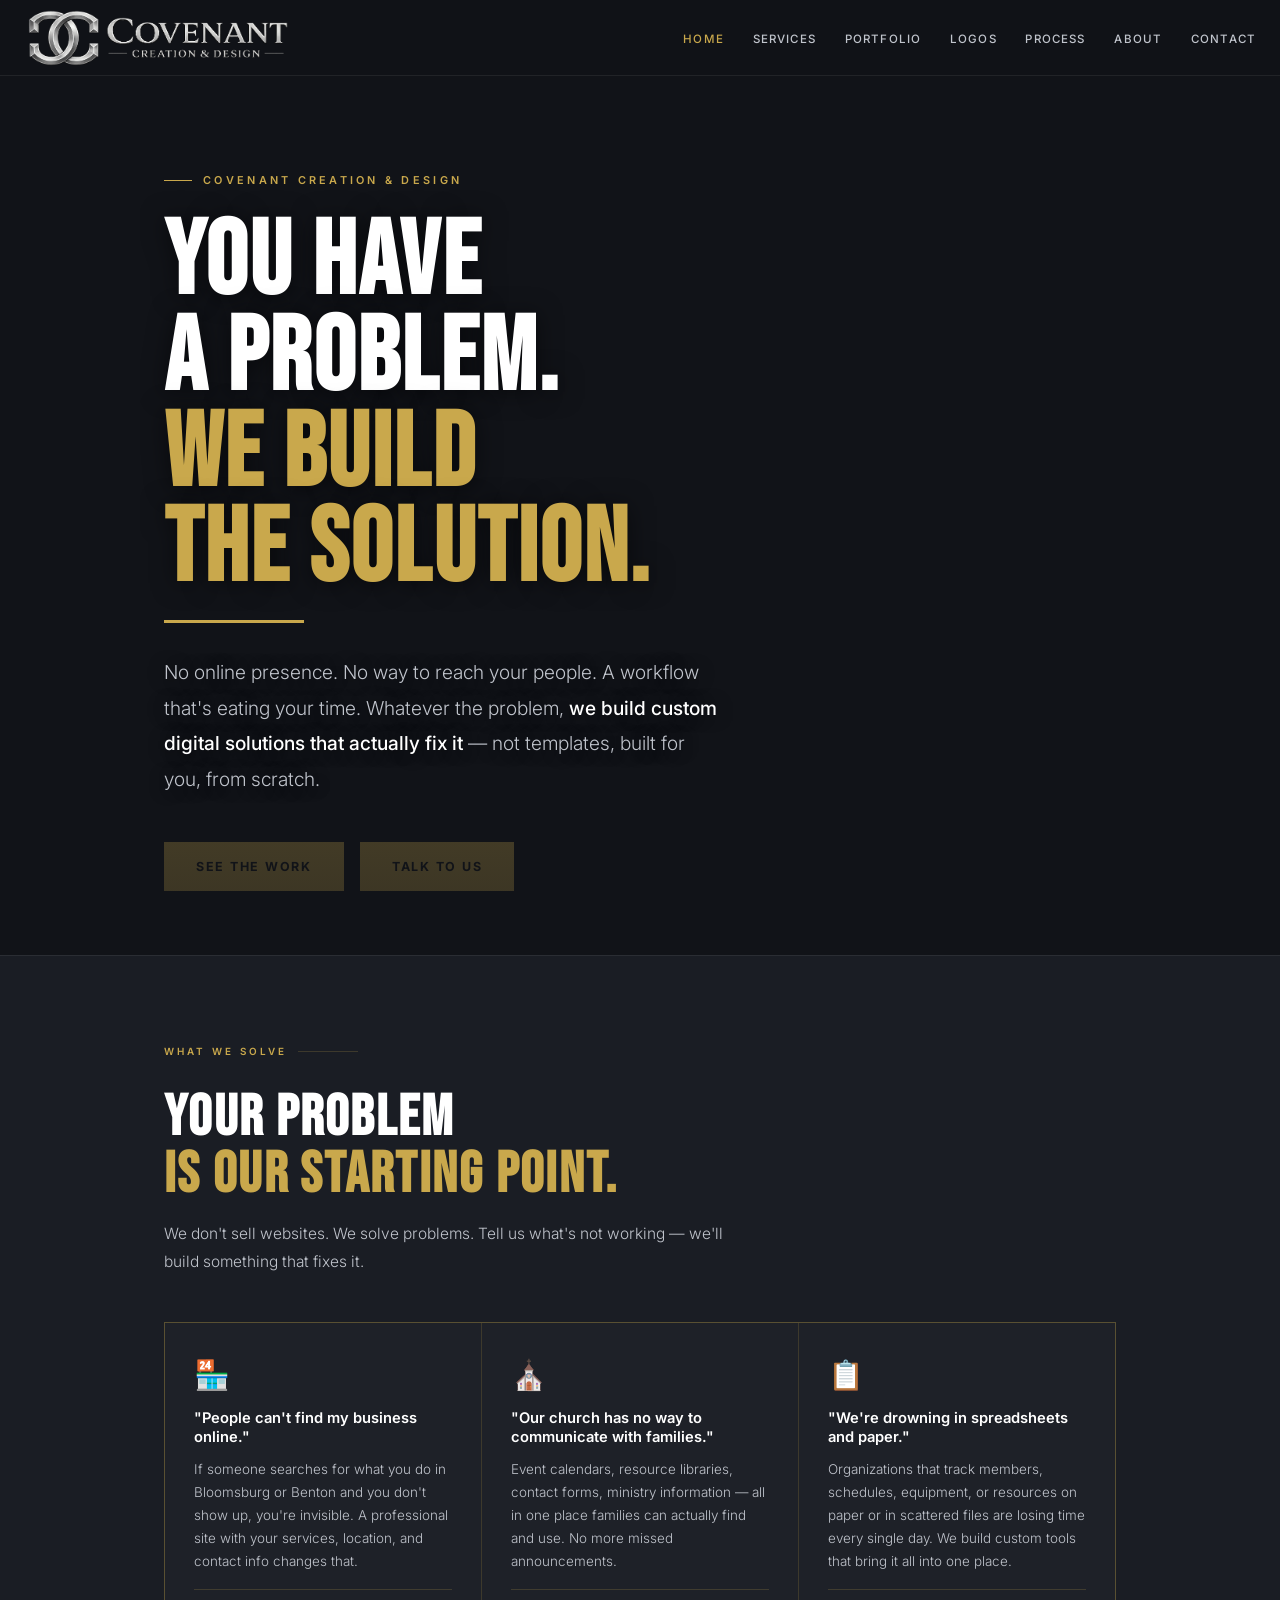
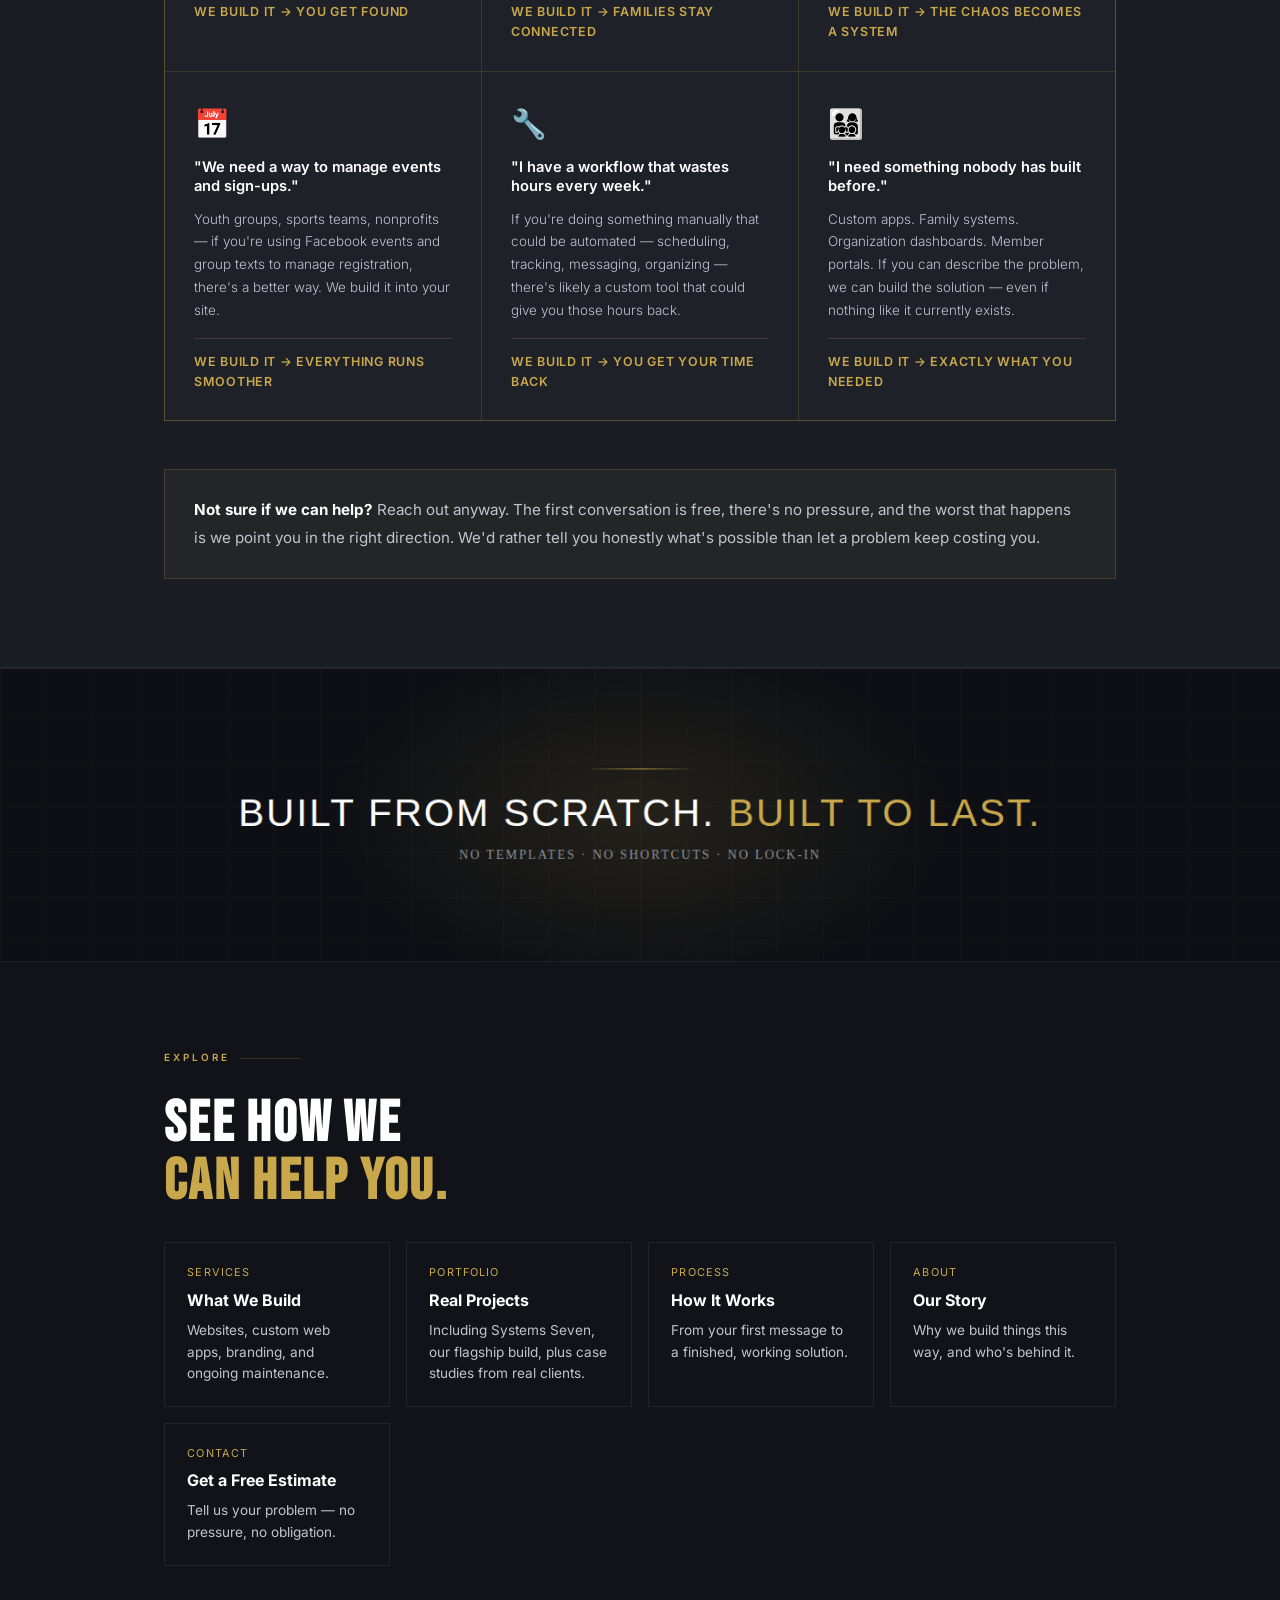
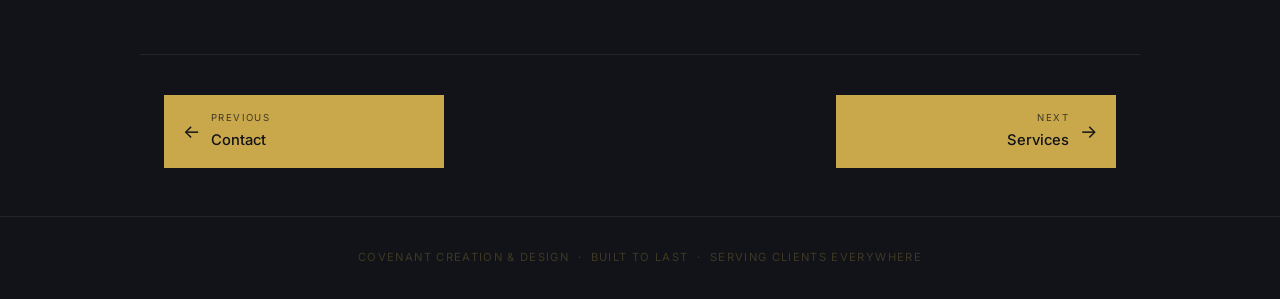
==== commit 470e1dc8: "Mobile: buttons now sit below the logo; fix Next pager button stretching bug on phones" ====
--- a/index.html
+++ b/index.html
@@ -67,10 +67,10 @@
       <p class="hero-sub">
         No online presence. No way to reach your people. A workflow that's eating your time. Whatever the problem, <strong>we build custom digital solutions that actually fix it</strong> — not templates, built for you, from scratch.
       </p>
-      <div class="hero-ctas">
-        <a href="portfolio.html" class="btn-primary">See the Work</a>
-        <a href="contact.html" class="btn-primary">Talk to Us</a>
-      </div>
+    </div>
+    <div class="hero-ctas">
+      <a href="portfolio.html" class="btn-primary">See the Work</a>
+      <a href="contact.html" class="btn-primary">Talk to Us</a>
     </div>
   </div>
 </div>
--- a/css/style.css
+++ b/css/style.css
@@ -217,32 +217,25 @@
       margin: 1.4rem 0 2rem;
     }
 
-    .hero-sub-row {
-      display: flex;
-      align-items: center;
-      justify-content: space-between;
-      gap: 28px;
-      margin-bottom: 2.8rem;
-    }
-
     .hero-sub {
       font-size: clamp(1rem, 2.2vw, 1.2rem);
       font-weight: 300;
       color: var(--white-dim);
       max-width: 560px;
-      margin-bottom: 0;
+      margin-bottom: 2.8rem;
       line-height: 1.85;
       text-shadow: 0 1px 16px rgba(0,0,0,0.6);
-      flex: 1;
-      min-width: 0;
     }
     .hero-sub strong { color: var(--white); font-weight: 500; }
 
     .hero-sub-logos {
-      position: relative;
-      width: 460px;
-      height: 190px;
-      flex-shrink: 0;
+      position: absolute;
+      right: clamp(24px, 6vw, 90px);
+      bottom: clamp(60px, 12vh, 140px);
+      z-index: 3;
+      width: clamp(220px, 26vw, 420px);
+      height: clamp(220px, 26vw, 420px);
+      pointer-events: none;
     }
     .hero-sub-logo-item {
       position: absolute;
@@ -250,10 +243,10 @@
       width: 100%;
       height: 100%;
       object-fit: contain;
-      object-position: right center;
+      object-position: right bottom;
       opacity: 0;
       animation: heroFade 54s infinite;
-      filter: drop-shadow(0 2px 10px rgba(0,0,0,0.7));
+      filter: drop-shadow(0 4px 18px rgba(0,0,0,0.75));
     }
     .hero-sub-logo-item:nth-child(1) { animation-delay: 0s; }
     .hero-sub-logo-item:nth-child(2) { animation-delay: 6s; }
@@ -270,9 +263,23 @@
       .hero-sub-logo-item:first-child { opacity: 1; }
     }
 
-    @media (max-width: 620px) {
-      .hero-sub-row { flex-direction: column; align-items: flex-start; gap: 16px; }
-      .hero-sub-logos { align-self: flex-end; width: 280px; height: 116px; }
+    @media (max-width: 780px) {
+      .hero {
+        justify-content: flex-start;
+        overflow: visible;
+        min-height: 0;
+        padding-top: 3rem;
+      }
+      .hero-content { order: 1; }
+      .hero-sub-logos {
+        order: 2;
+        position: relative;
+        right: auto;
+        bottom: auto;
+        margin: 1.5rem 0 0 auto;
+        width: clamp(110px, 30vw, 160px);
+        height: clamp(110px, 30vw, 160px);
+      }
     }
 
     .hero-ctas { display: flex; gap: 1rem; flex-wrap: wrap; }
@@ -824,26 +831,28 @@
   align-items: center;
   gap: 0.7rem;
   text-decoration: none;
-  color: var(--white);
+  color: var(--black);
   padding: 0.9rem 1.1rem;
-  border: 1px solid var(--border);
-  transition: border-color 0.2s;
+  background: var(--gold);
+  border: 1px solid var(--gold);
+  transition: background 0.2s;
   flex: 1;
   max-width: 280px;
 }
-.pager-link:hover { border-color: var(--border-gold); }
+.pager-link:hover { background: var(--gold-light); }
 .pager-prev { justify-content: flex-start; }
 .pager-next { justify-content: flex-end; text-align: right; margin-left: auto; }
-.pager-arrow { color: var(--gold); font-size: 1.15rem; flex-shrink: 0; }
+.pager-arrow { color: var(--black); font-size: 1.15rem; flex-shrink: 0; }
 .pager-label {
   display: block;
   font-size: 0.6rem;
   letter-spacing: 0.15em;
   text-transform: uppercase;
-  color: var(--gold);
+  color: var(--black);
   margin-bottom: 0.25rem;
+  opacity: 0.75;
 }
-.pager-text strong { display: block; font-size: 0.92rem; font-weight: 500; }
+.pager-text strong { display: block; font-size: 0.92rem; font-weight: 500; color: var(--black); }
 
 @media (max-width: 560px) {
   .page-pager { flex-direction: column; }
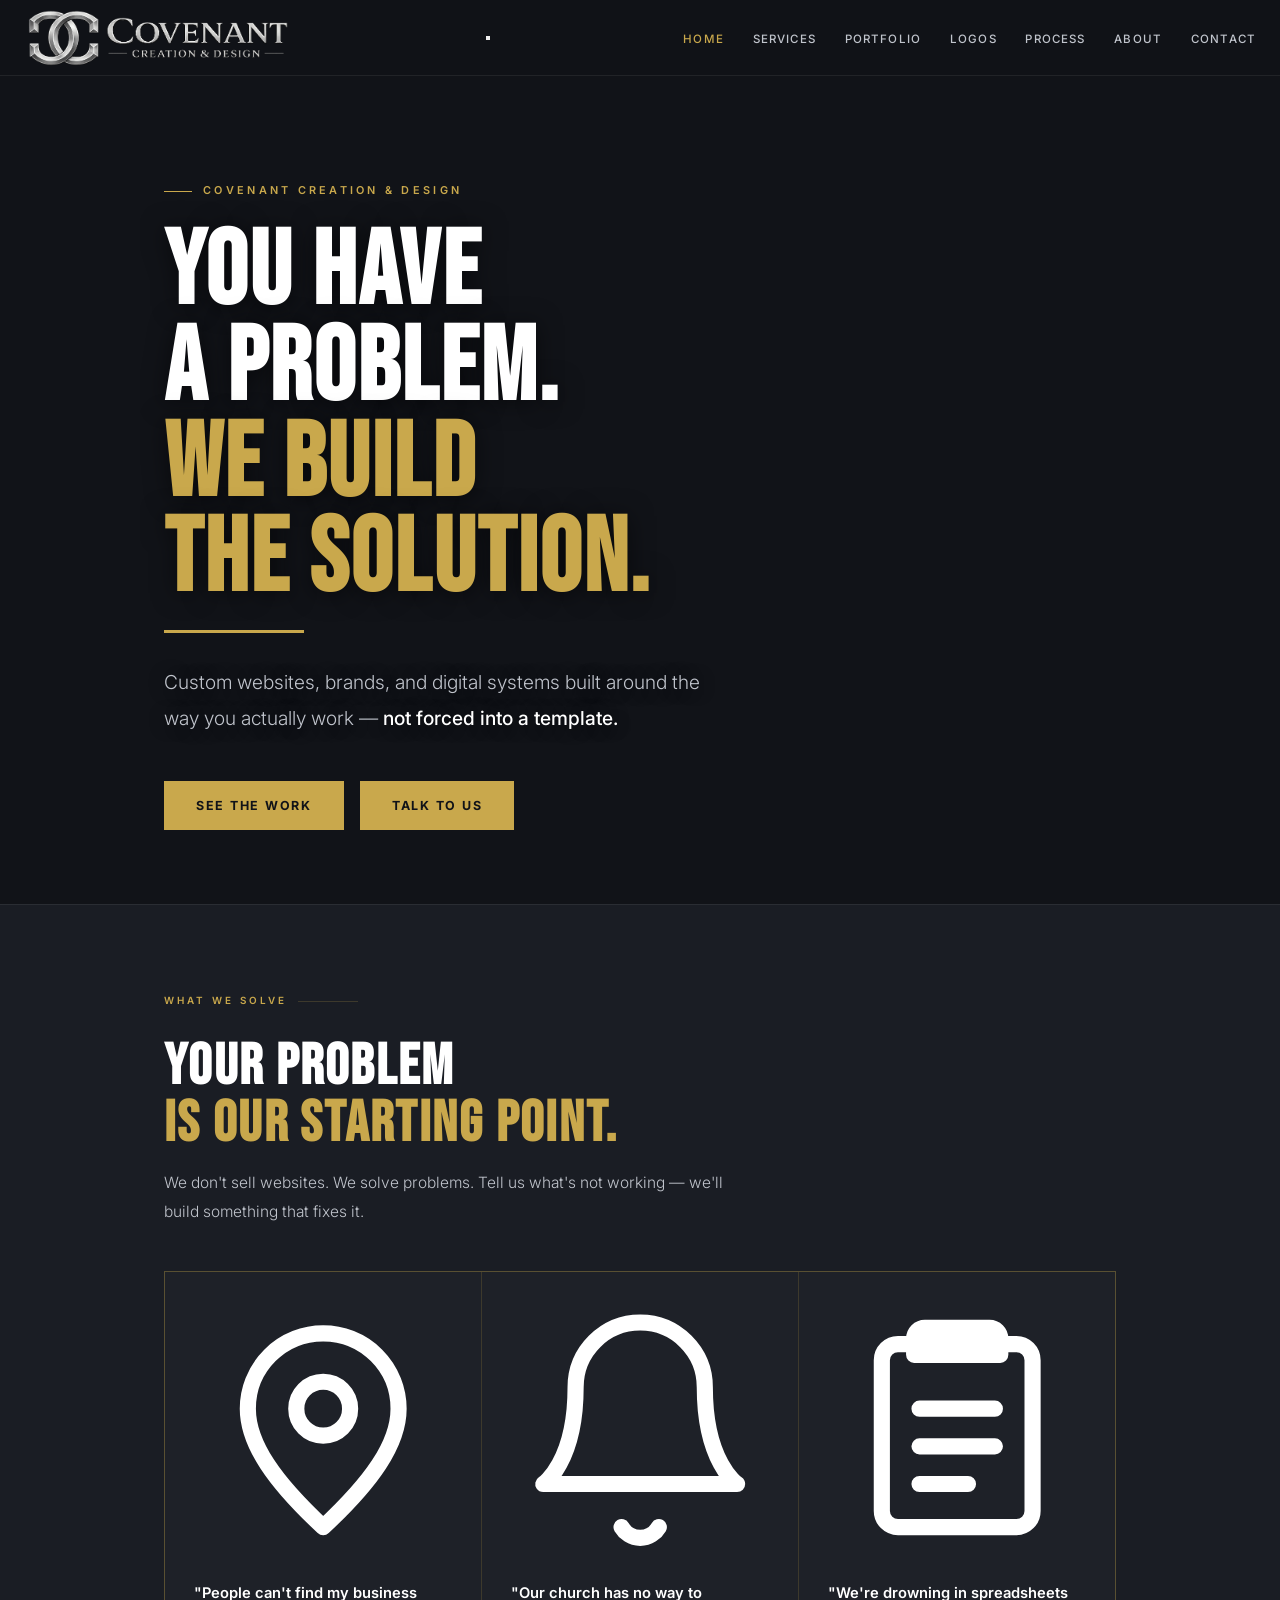
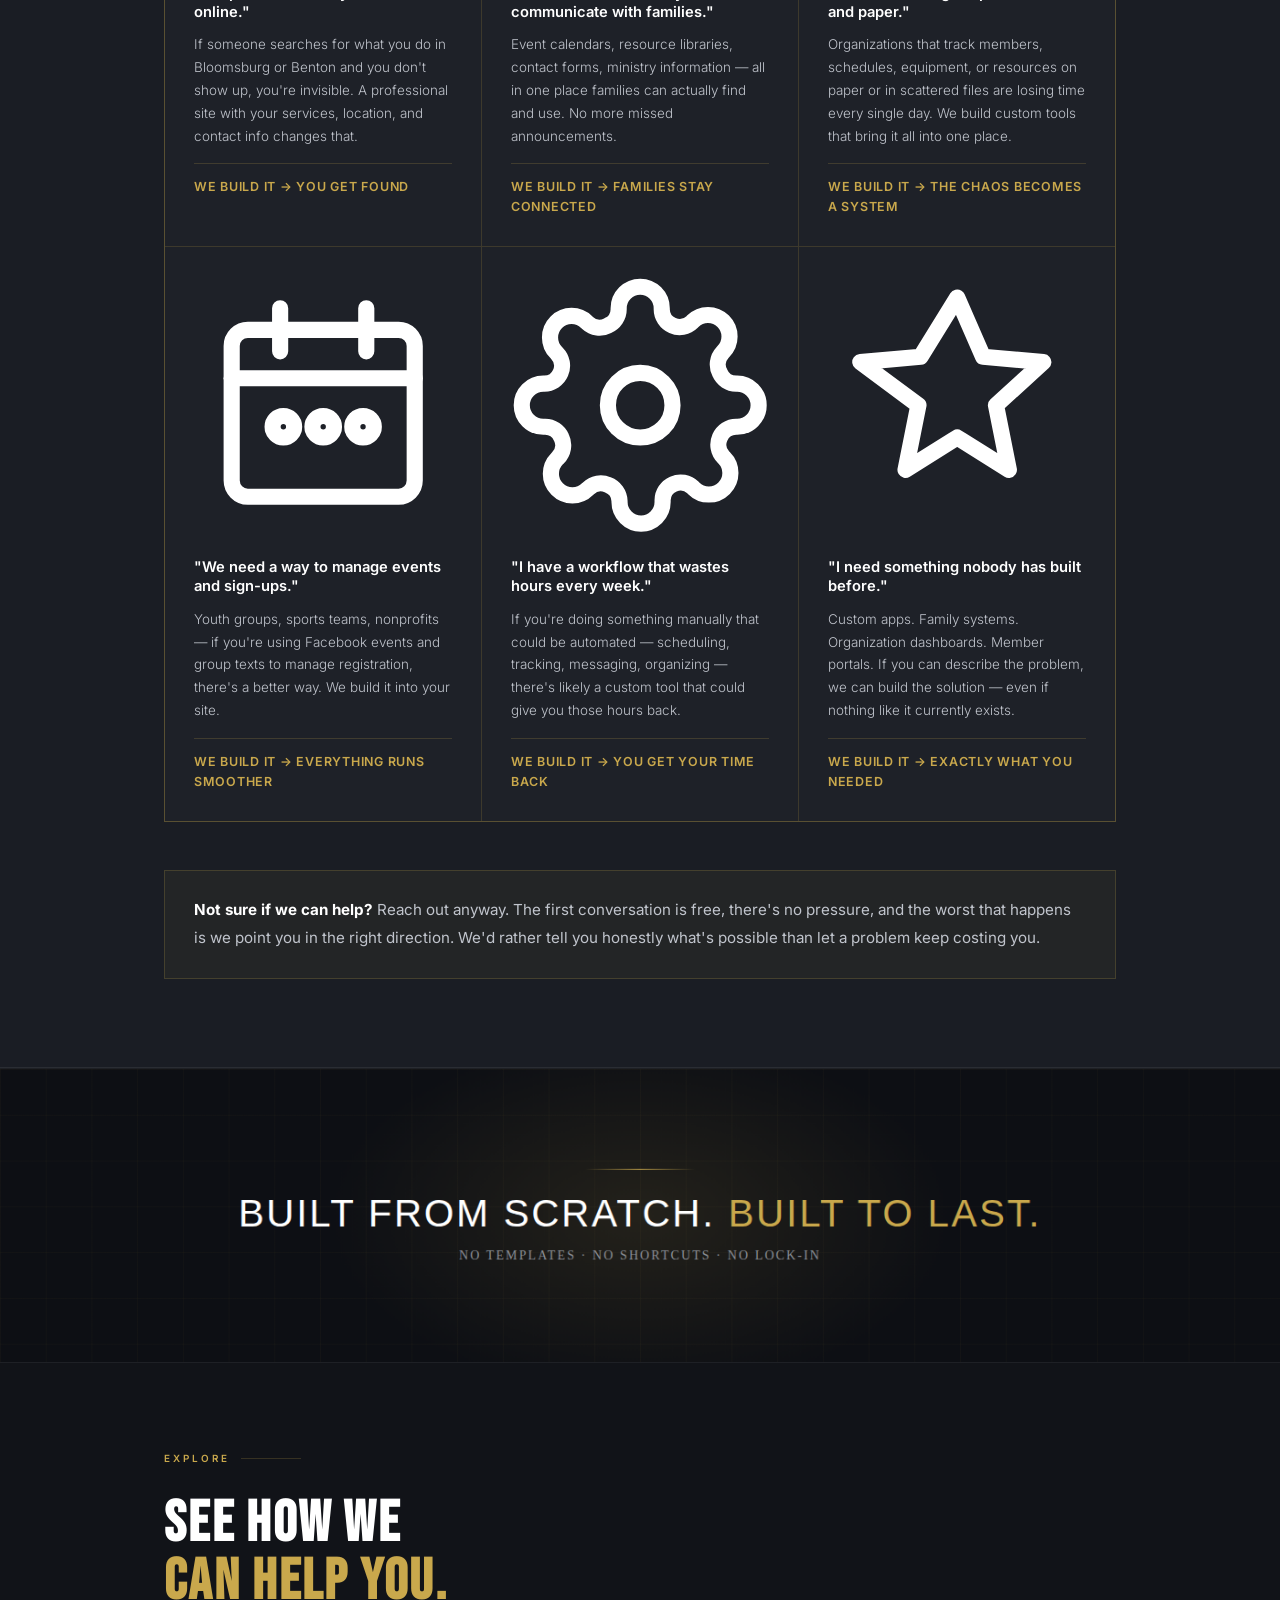
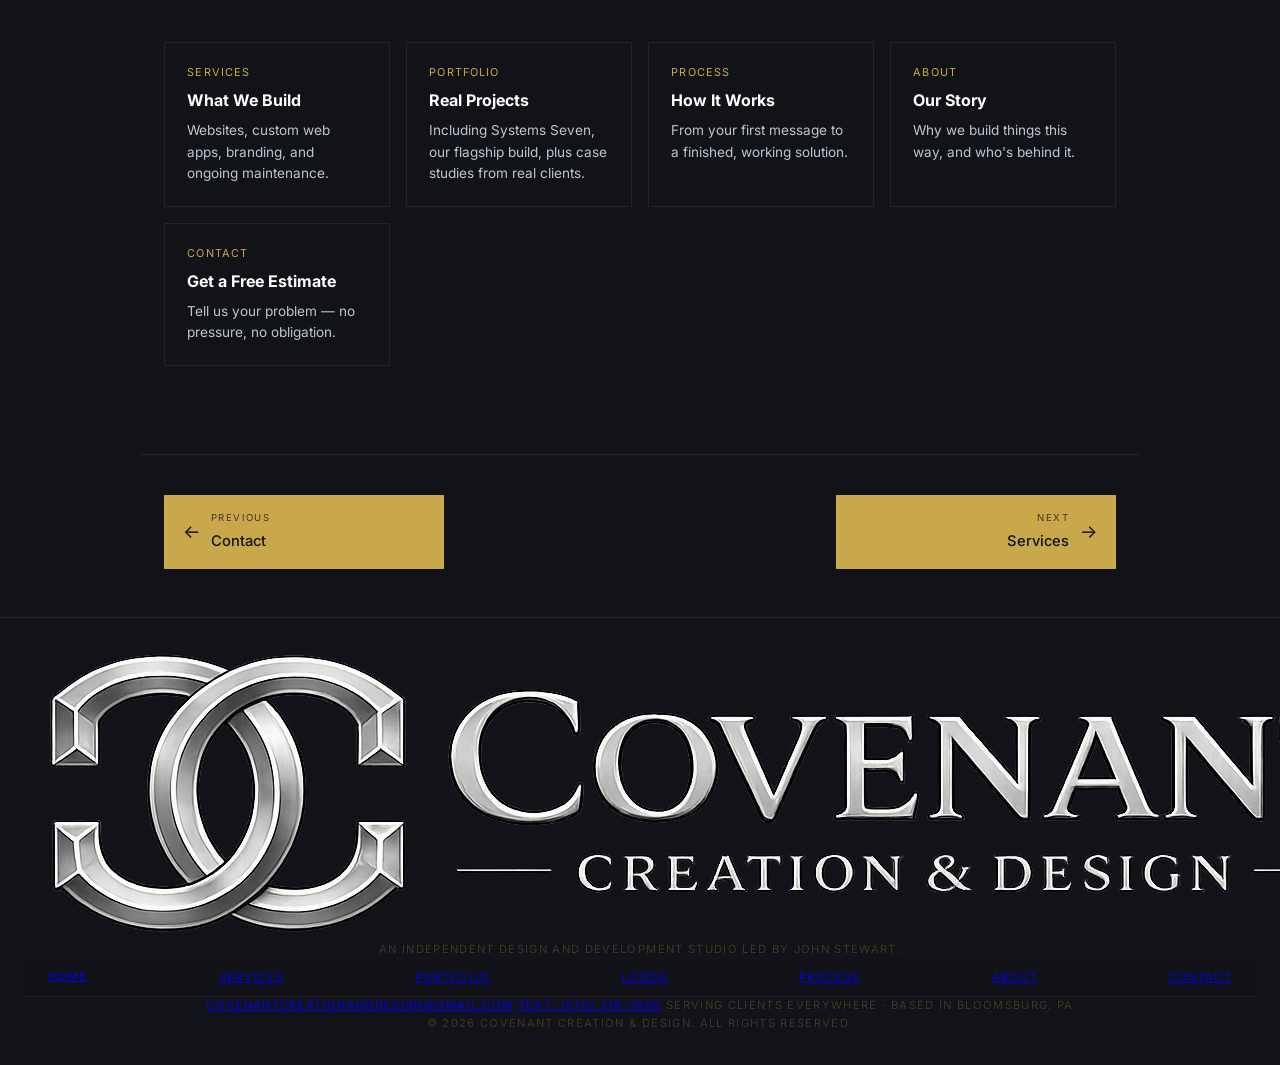
==== commit 486b9f89: "V2 pass: SVG icons, mobile hamburger nav, SEO tags, shorter hero + captions, expanded footer" ====
--- a/index.html
+++ b/index.html
@@ -6,6 +6,19 @@
   <title>Covenant Creation & Design — Custom Websites & Branding</title>
   <link rel="preconnect" href="https://fonts.googleapis.com">
   <link href="https://fonts.googleapis.com/css2?family=Bebas+Neue&family=Inter:wght@300;400;500;600&display=swap" rel="stylesheet">
+  <link rel="canonical" href="https://covenantcreationanddesign.com"/>
+  <meta name="description" content="Custom websites, brands, and digital systems built around the way you actually work — not forced into a template. Serving businesses, ministries, and organizations."/>
+  <meta property="og:type" content="website"/>
+  <meta property="og:url" content="https://covenantcreationanddesign.com"/>
+  <meta property="og:title" content="Covenant Creation & Design — Custom Websites & Branding"/>
+  <meta property="og:description" content="Custom websites, brands, and digital systems built around the way you actually work — not forced into a template. Serving businesses, ministries, and organizations."/>
+  <meta property="og:image" content="https://covenantcreationanddesign.com/og-banner.jpg"/>
+  <meta name="twitter:card" content="summary_large_image"/>
+  <meta name="twitter:title" content="Covenant Creation & Design — Custom Websites & Branding"/>
+  <meta name="twitter:description" content="Custom websites, brands, and digital systems built around the way you actually work — not forced into a template. Serving businesses, ministries, and organizations."/>
+  <meta name="twitter:image" content="https://covenantcreationanddesign.com/og-banner.jpg"/>
+  <link rel="icon" type="image/png" href="favicon.png"/>
+  <link rel="apple-touch-icon" href="apple-touch-icon.png"/>
   <link rel="stylesheet" href="css/style.css">
 </head>
 <body>
@@ -23,7 +36,10 @@
   <div class="nav-logo">
     <a href="index.html"><img src="ccd-horizontal.png" alt="Covenant Creation & Design"></a>
   </div>
-  <ul class="nav-links">
+  <button class="nav-toggle" id="nav-toggle" aria-expanded="false" aria-controls="site-nav-links" aria-label="Toggle menu">
+    <span></span><span></span><span></span>
+  </button>
+  <ul class="nav-links" id="site-nav-links">
     <li><a href="index.html" aria-current="page">Home</a></li>
     <li><a href="services.html" >Services</a></li>
     <li><a href="portfolio.html" >Portfolio</a></li>
@@ -33,6 +49,7 @@
     <li><a href="contact.html" >Contact</a></li>
   </ul>
 </nav>
+<div class="nav-scrim" id="nav-scrim"></div>
 
 <!-- HERO -->
 <div style="background:var(--black);">
@@ -50,22 +67,49 @@
     </div>
     <div class="hero-overlay" aria-hidden="true"></div>
     <div class="hero-sub-logos" aria-hidden="true">
-      <img class="hero-sub-logo-item" src="logo-rightly-divided.png" alt="">
-      <img class="hero-sub-logo-item" src="logo-hms-resolute.png" alt="">
-      <img class="hero-sub-logo-item" src="logo-noah-elias-mark.png" alt="">
-      <img class="hero-sub-logo-item" src="ccd-badge.png" alt="">
-      <img class="hero-sub-logo-item" src="logo-systems-seven.png" alt="">
-      <img class="hero-sub-logo-item" src="logo-quality-mechanical.png" alt="">
-      <img class="hero-sub-logo-item" src="ccd-badge.png" alt="">
-      <img class="hero-sub-logo-item" src="logo-kitchen.png" alt="">
-      <img class="hero-sub-logo-item" src="ccd-badge.png" alt="">
+      <div class="hero-sub-logo-item">
+        <img src="logo-rightly-divided.png" alt="">
+        <span class="hero-sub-caption">Rightly Divided — Theological Article Series</span>
+      </div>
+      <div class="hero-sub-logo-item">
+        <img src="logo-hms-resolute.png" alt="">
+        <span class="hero-sub-caption">Systems Seven — Custom Family Management Platform</span>
+      </div>
+      <div class="hero-sub-logo-item">
+        <img src="logo-noah-elias-mark.png" alt="">
+        <span class="hero-sub-caption">Noah Elias — Author Brand &amp; Pre-Launch Platform</span>
+      </div>
+      <div class="hero-sub-logo-item">
+        <img src="ccd-badge.png" alt="">
+        <span class="hero-sub-caption">Covenant Creation &amp; Design</span>
+      </div>
+      <div class="hero-sub-logo-item">
+        <img src="logo-systems-seven.png" alt="">
+        <span class="hero-sub-caption">Systems Seven — Custom Family Management Platform</span>
+      </div>
+      <div class="hero-sub-logo-item">
+        <img src="logo-quality-mechanical.png" alt="">
+        <span class="hero-sub-caption">Quality Mechanical — Brand, Web &amp; Photography</span>
+      </div>
+      <div class="hero-sub-logo-item">
+        <img src="ccd-badge.png" alt="">
+        <span class="hero-sub-caption">Covenant Creation &amp; Design</span>
+      </div>
+      <div class="hero-sub-logo-item">
+        <img src="logo-kitchen.png" alt="">
+        <span class="hero-sub-caption">Systems Seven — The Galley Meal Planner</span>
+      </div>
+      <div class="hero-sub-logo-item">
+        <img src="ccd-badge.png" alt="">
+        <span class="hero-sub-caption">Covenant Creation &amp; Design</span>
+      </div>
     </div>
     <div class="hero-content">
       <div class="hero-eyebrow">Covenant Creation & Design</div>
       <h1>YOU HAVE<br>A PROBLEM.<br><em>WE BUILD<br>THE SOLUTION.</em></h1>
       <div class="hero-rule"></div>
       <p class="hero-sub">
-        No online presence. No way to reach your people. A workflow that's eating your time. Whatever the problem, <strong>we build custom digital solutions that actually fix it</strong> — not templates, built for you, from scratch.
+        Custom websites, brands, and digital systems built around the way you actually work — <strong>not forced into a template.</strong>
       </p>
     </div>
     <div class="hero-ctas">
@@ -85,42 +129,42 @@
     <div class="problems-grid">
 
       <div class="problem-card">
-        <span class="problem-icon">🏪</span>
+        <span class="problem-icon"><svg viewBox="0 0 24 24" fill="none" stroke="currentColor" stroke-width="1.5" stroke-linecap="round" stroke-linejoin="round"><path d="M12 21c-4.5-4.2-7-7.7-7-11a7 7 0 0 1 14 0c0 3.3-2.5 6.8-7 11z"/><circle cx="12" cy="10" r="2.5"/></svg></span>
         <h3>"People can't find my business online."</h3>
         <p>If someone searches for what you do in Bloomsburg or Benton and you don't show up, you're invisible. A professional site with your services, location, and contact info changes that.</p>
         <div class="solution">We build it → you get found</div>
       </div>
 
       <div class="problem-card">
-        <span class="problem-icon">⛪</span>
+        <span class="problem-icon"><svg viewBox="0 0 24 24" fill="none" stroke="currentColor" stroke-width="1.5" stroke-linecap="round" stroke-linejoin="round"><path d="M18 8a6 6 0 1 0-12 0c0 7-3 9-3 9h18s-3-2-3-9z"/><path d="M13.73 21a2 2 0 0 1-3.46 0"/></svg></span>
         <h3>"Our church has no way to communicate with families."</h3>
         <p>Event calendars, resource libraries, contact forms, ministry information — all in one place families can actually find and use. No more missed announcements.</p>
         <div class="solution">We build it → families stay connected</div>
       </div>
 
       <div class="problem-card">
-        <span class="problem-icon">📋</span>
+        <span class="problem-icon"><svg viewBox="0 0 24 24" fill="none" stroke="currentColor" stroke-width="1.5" stroke-linecap="round" stroke-linejoin="round"><rect x="5" y="4" width="14" height="17" rx="1.5"/><path d="M9 2.5h6a1 1 0 0 1 1 1V5H8V3.5a1 1 0 0 1 1-1z"/><path d="M8.5 10h7M8.5 13.5h7M8.5 17h4.5"/></svg></span>
         <h3>"We're drowning in spreadsheets and paper."</h3>
         <p>Organizations that track members, schedules, equipment, or resources on paper or in scattered files are losing time every single day. We build custom tools that bring it all into one place.</p>
         <div class="solution">We build it → the chaos becomes a system</div>
       </div>
 
       <div class="problem-card">
-        <span class="problem-icon">📅</span>
+        <span class="problem-icon"><svg viewBox="0 0 24 24" fill="none" stroke="currentColor" stroke-width="1.5" stroke-linecap="round" stroke-linejoin="round"><rect x="3.5" y="5" width="17" height="15.5" rx="1.5"/><path d="M3.5 9.5h17"/><path d="M8 3v4M16 3v4"/><circle cx="8.3" cy="14" r="1"/><circle cx="12" cy="14" r="1"/><circle cx="15.7" cy="14" r="1"/></svg></span>
         <h3>"We need a way to manage events and sign-ups."</h3>
         <p>Youth groups, sports teams, nonprofits — if you're using Facebook events and group texts to manage registration, there's a better way. We build it into your site.</p>
         <div class="solution">We build it → everything runs smoother</div>
       </div>
 
       <div class="problem-card">
-        <span class="problem-icon">🔧</span>
+        <span class="problem-icon"><svg viewBox="0 0 24 24" fill="none" stroke="currentColor" stroke-width="1.5" stroke-linecap="round" stroke-linejoin="round"><circle cx="12" cy="12" r="3"/><path d="M19.4 15a1.65 1.65 0 0 0 .33 1.82l.06.06a2 2 0 1 1-2.83 2.83l-.06-.06a1.65 1.65 0 0 0-1.82-.33 1.65 1.65 0 0 0-1 1.51V21a2 2 0 0 1-4 0v-.09A1.65 1.65 0 0 0 9 19.4a1.65 1.65 0 0 0-1.82.33l-.06.06a2 2 0 1 1-2.83-2.83l.06-.06A1.65 1.65 0 0 0 4.68 15a1.65 1.65 0 0 0-1.51-1H3a2 2 0 0 1 0-4h.09A1.65 1.65 0 0 0 4.6 9a1.65 1.65 0 0 0-.33-1.82l-.06-.06a2 2 0 1 1 2.83-2.83l.06.06A1.65 1.65 0 0 0 9 4.6a1.65 1.65 0 0 0 1-1.51V3a2 2 0 0 1 4 0v.09a1.65 1.65 0 0 0 1 1.51 1.65 1.65 0 0 0 1.82-.33l.06-.06a2 2 0 1 1 2.83 2.83l-.06.06A1.65 1.65 0 0 0 19.4 9a1.65 1.65 0 0 0 1.51 1H21a2 2 0 0 1 0 4h-.09a1.65 1.65 0 0 0-1.51 1z"/></svg></span>
         <h3>"I have a workflow that wastes hours every week."</h3>
         <p>If you're doing something manually that could be automated — scheduling, tracking, messaging, organizing — there's likely a custom tool that could give you those hours back.</p>
         <div class="solution">We build it → you get your time back</div>
       </div>
 
       <div class="problem-card">
-        <span class="problem-icon">👨‍👩‍👧‍👦</span>
+        <span class="problem-icon"><svg viewBox="0 0 24 24" fill="none" stroke="currentColor" stroke-width="1.5" stroke-linecap="round" stroke-linejoin="round"><path d="M12 2l2.4 5.5L20 8l-4.4 4 1.2 6-4.8-3-4.8 3 1.2-6L3 8l5.6-.5z"/></svg></span>
         <h3>"I need something nobody has built before."</h3>
         <p>Custom apps. Family systems. Organization dashboards. Member portals. If you can describe the problem, we can build the solution — even if nothing like it currently exists.</p>
         <div class="solution">We build it → exactly what you needed</div>
@@ -191,10 +235,56 @@
 
 <!-- FOOTER -->
 <footer>
-  Covenant Creation &amp; Design &nbsp;·&nbsp; Built to Last &nbsp;·&nbsp; Serving Clients Everywhere
+  <div class="footer-inner">
+    <div class="footer-brand">
+      <img src="ccd-horizontal.png" alt="Covenant Creation & Design" class="footer-logo">
+      <p class="footer-tagline">An independent design and development studio led by John Stewart.</p>
+    </div>
+    <nav class="footer-nav" aria-label="Footer navigation">
+      <a href="index.html">Home</a>
+      <a href="services.html">Services</a>
+      <a href="portfolio.html">Portfolio</a>
+      <a href="logos.html">Logos</a>
+      <a href="process.html">Process</a>
+      <a href="about.html">About</a>
+      <a href="contact.html">Contact</a>
+    </nav>
+    <div class="footer-contact">
+      <a href="mailto:CovenantCreationandDesign@gmail.com">CovenantCreationandDesign@gmail.com</a>
+      <a href="sms:+15703167600">Text: (570) 316-7600</a>
+      <span class="footer-area">Serving clients everywhere &middot; Based in Bloomsburg, PA</span>
+    </div>
+  </div>
+  <div class="footer-bottom">&copy; 2026 Covenant Creation &amp; Design. All rights reserved.</div>
 </footer>
 
 <script>
+  // Mobile nav toggle
+  const navToggle = document.getElementById('nav-toggle');
+  const navLinks = document.getElementById('site-nav-links');
+  const navScrim = document.getElementById('nav-scrim');
+  function closeNav() {
+    navToggle.setAttribute('aria-expanded', 'false');
+    navLinks.classList.remove('open');
+    navScrim.classList.remove('open');
+    document.body.classList.remove('nav-open');
+  }
+  function openNav() {
+    navToggle.setAttribute('aria-expanded', 'true');
+    navLinks.classList.add('open');
+    navScrim.classList.add('open');
+    document.body.classList.add('nav-open');
+  }
+  if (navToggle) {
+    navToggle.addEventListener('click', () => {
+      const isOpen = navToggle.getAttribute('aria-expanded') === 'true';
+      isOpen ? closeNav() : openNav();
+    });
+    navScrim.addEventListener('click', closeNav);
+    navLinks.querySelectorAll('a').forEach(a => a.addEventListener('click', closeNav));
+    document.addEventListener('keydown', (e) => { if (e.key === 'Escape') closeNav(); });
+  }
+
   const reveals = document.querySelectorAll('.reveal');
   const observer = new IntersectionObserver((entries) => {
     entries.forEach(e => {
--- a/css/style.css
+++ b/css/style.css
@@ -280,9 +280,10 @@
         width: clamp(110px, 30vw, 160px);
         height: clamp(110px, 30vw, 160px);
       }
-    }
-
-    .hero-ctas { display: flex; gap: 1rem; flex-wrap: wrap; }
+      .hero-ctas { order: 3; margin-top: 1.5rem; }
+    }
+
+    .hero-ctas { display: flex; gap: 1rem; flex-wrap: wrap; position: relative; z-index: 3; }
 
     .btn-primary {
       display: inline-flex;
@@ -857,4 +858,5 @@
 @media (max-width: 560px) {
   .page-pager { flex-direction: column; }
   .pager-link { max-width: none; }
+  .pager-next { margin-left: 0; justify-content: flex-start; text-align: left; }
 }
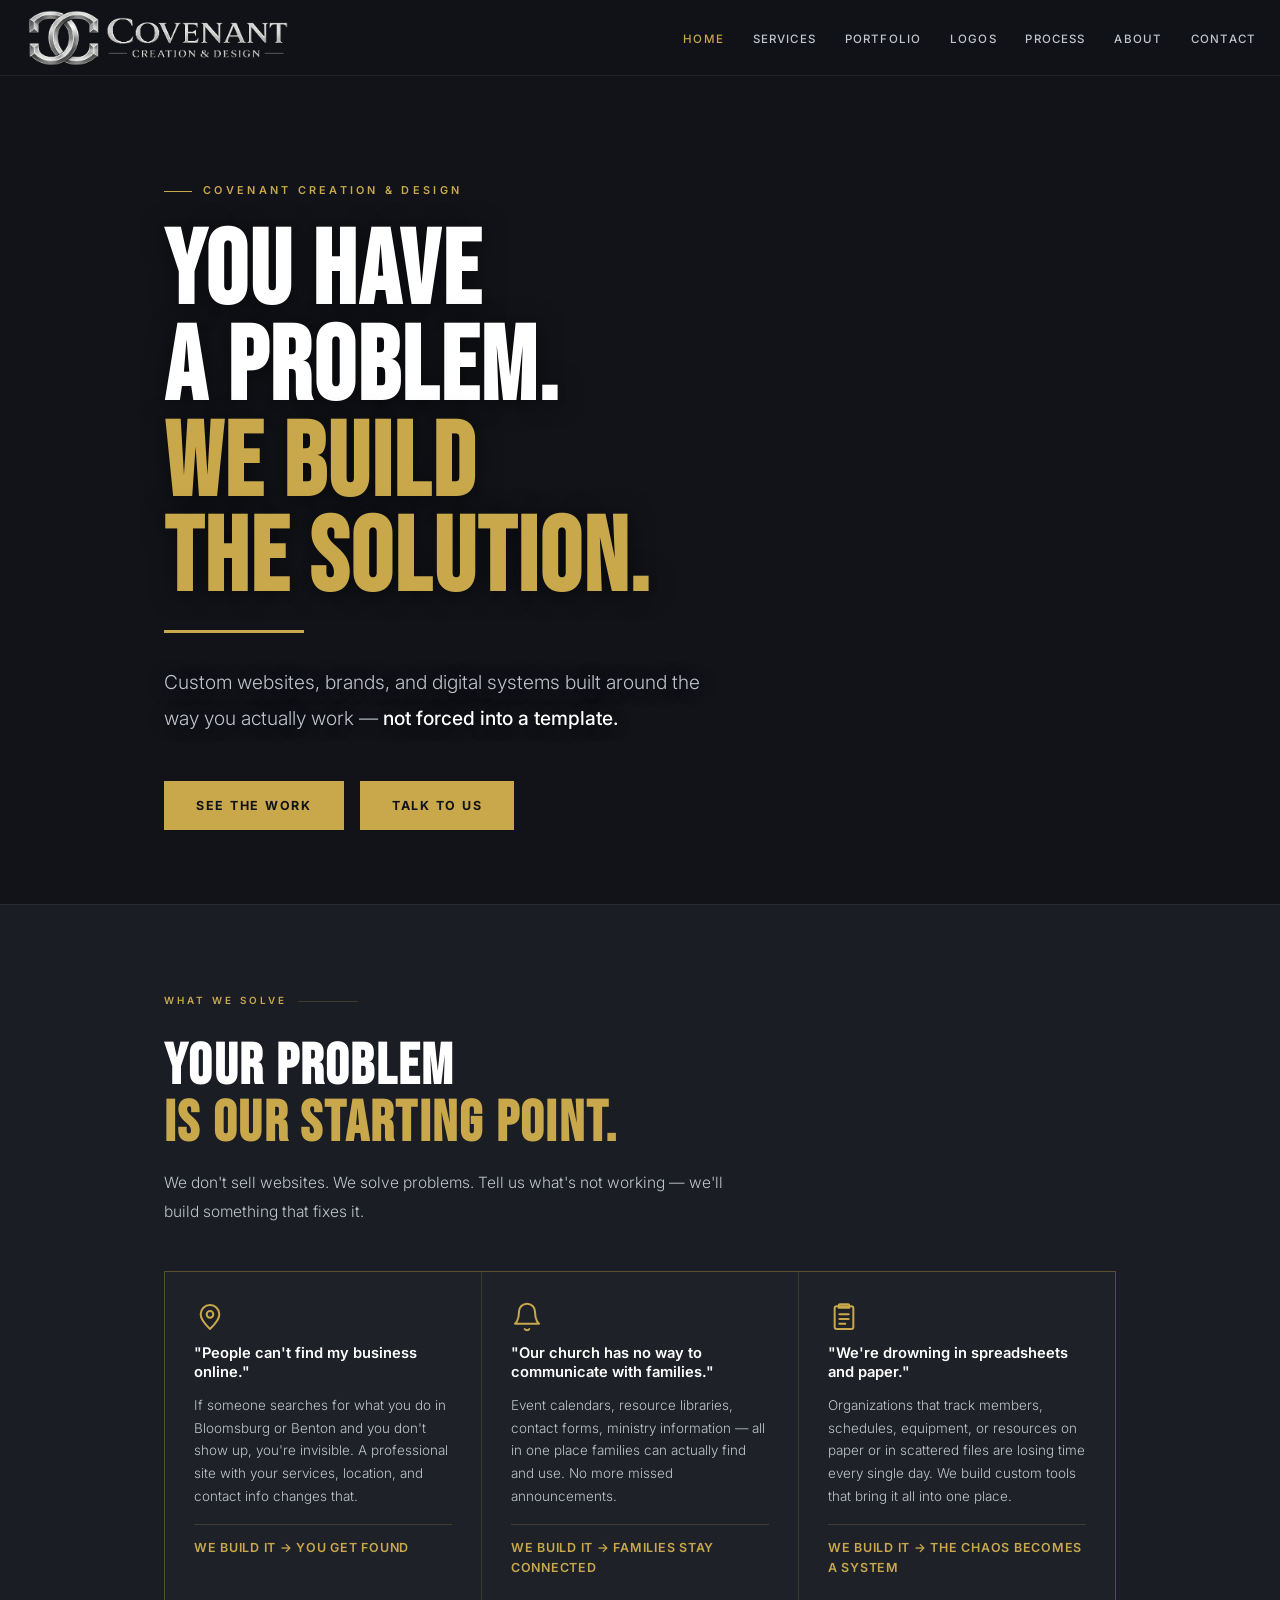
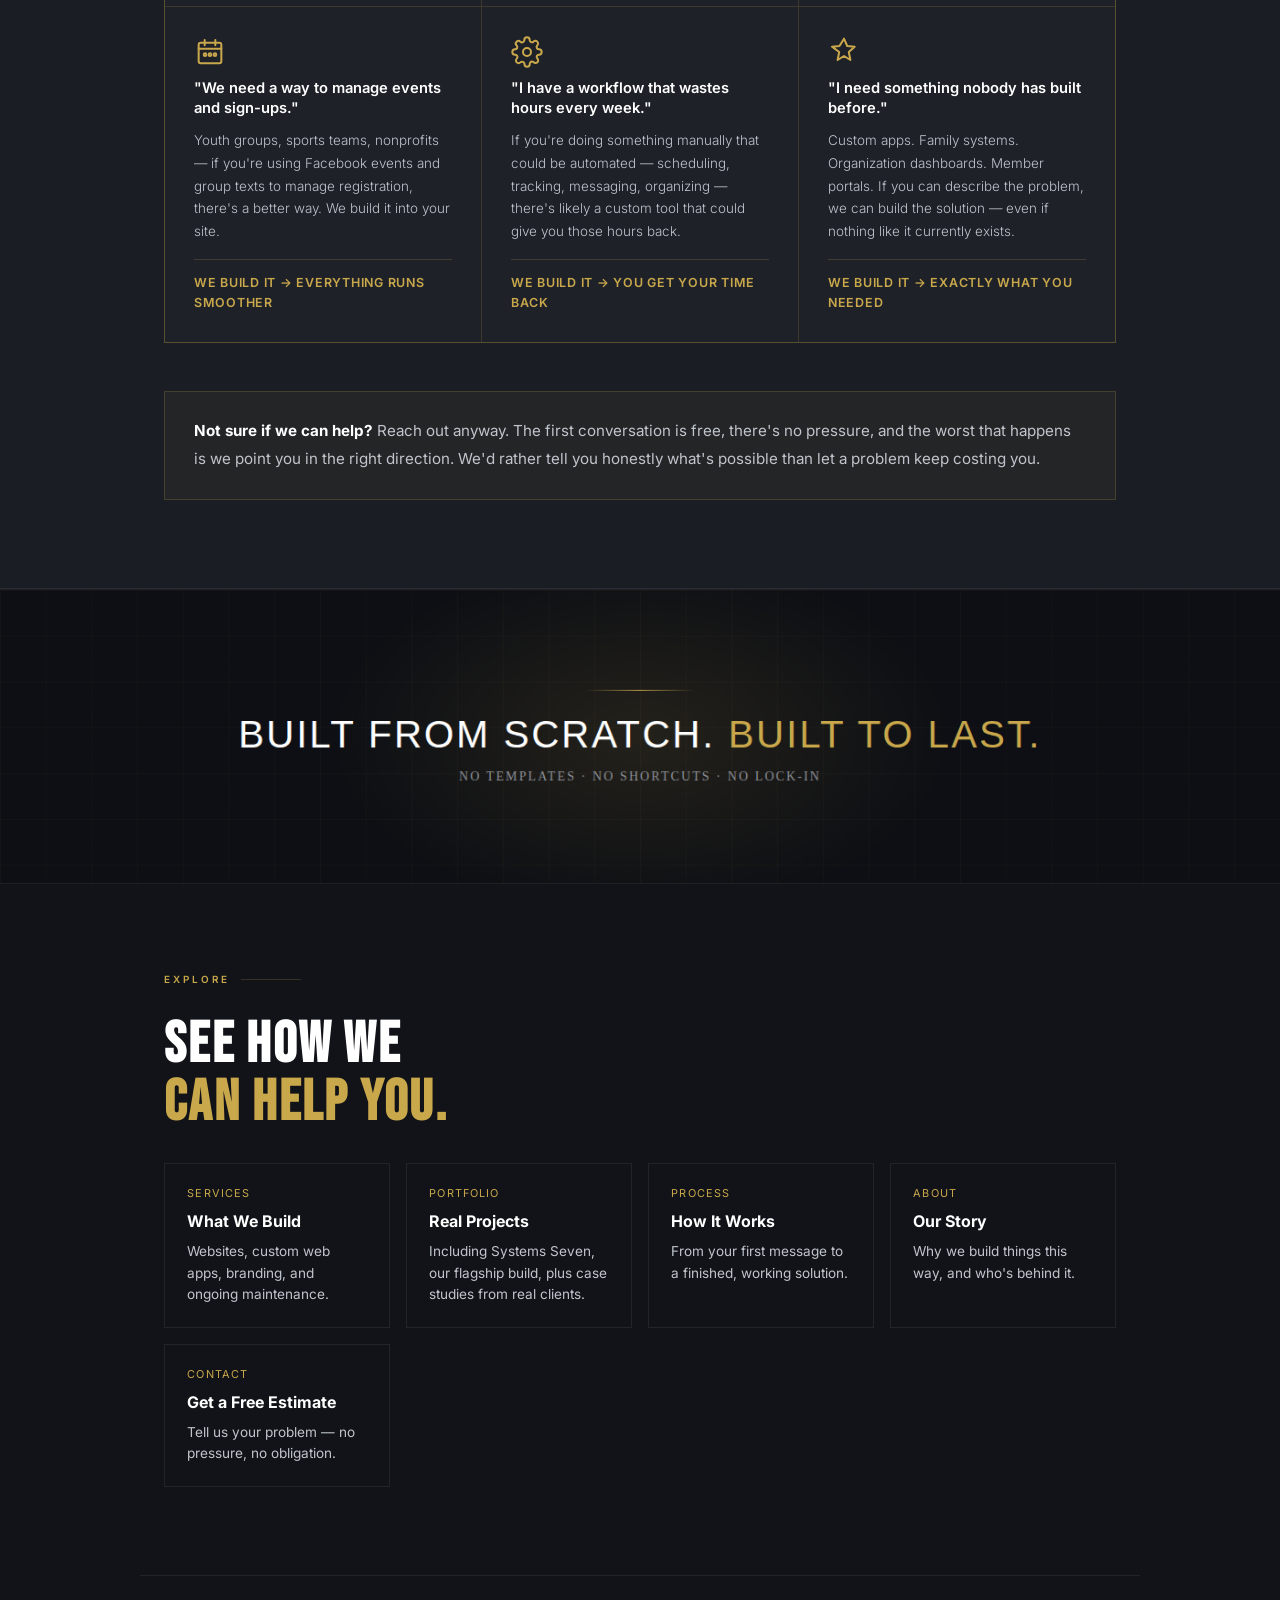
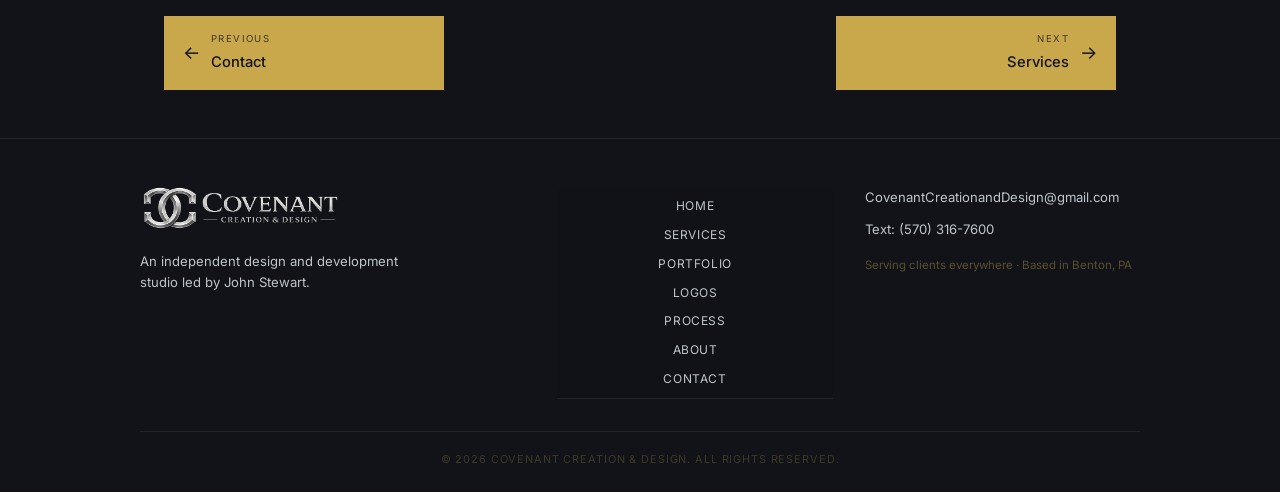
==== commit 9786f70a: "Fix footer location (Benton not Bloomsburg), brighten gold text" ====
--- a/index.html
+++ b/index.html
@@ -252,7 +252,7 @@
     <div class="footer-contact">
       <a href="mailto:CovenantCreationandDesign@gmail.com">CovenantCreationandDesign@gmail.com</a>
       <a href="sms:+15703167600">Text: (570) 316-7600</a>
-      <span class="footer-area">Serving clients everywhere &middot; Based in Bloomsburg, PA</span>
+      <span class="footer-area">Serving clients everywhere &middot; Based in Benton, PA</span>
     </div>
   </div>
   <div class="footer-bottom">&copy; 2026 Covenant Creation &amp; Design. All rights reserved.</div>
--- a/css/style.css
+++ b/css/style.css
@@ -42,6 +42,32 @@
 
     .nav-logo img { height: 56px; width: auto; display: block; }
 
+    .nav-toggle {
+      display: none;
+      flex-direction: column;
+      justify-content: center;
+      gap: 5px;
+      width: 40px;
+      height: 40px;
+      background: none;
+      border: none;
+      cursor: pointer;
+      padding: 0;
+      z-index: 101;
+      position: relative;
+    }
+    .nav-toggle span {
+      display: block;
+      width: 100%;
+      height: 2px;
+      background: var(--gold);
+      transition: transform 0.25s ease, opacity 0.2s ease;
+    }
+    .nav-toggle[aria-expanded="true"] span:nth-child(1) { transform: translateY(7px) rotate(45deg); }
+    .nav-toggle[aria-expanded="true"] span:nth-child(2) { opacity: 0; }
+    .nav-toggle[aria-expanded="true"] span:nth-child(3) { transform: translateY(-7px) rotate(-45deg); }
+    .nav-toggle:focus-visible { outline: 2px solid var(--gold); outline-offset: 4px; }
+
     .nav-links { display: flex; gap: 1.8rem; list-style: none; }
     .nav-links a {
       font-size: 0.72rem;
@@ -54,6 +80,18 @@
     }
     .nav-links a:hover { color: var(--gold); }
     .nav-links a[aria-current="page"] { color: var(--gold); }
+    .nav-links a:focus-visible { outline: 2px solid var(--gold); outline-offset: 3px; }
+
+    .nav-scrim {
+      display: none;
+      position: fixed;
+      inset: 0;
+      background: rgba(0,0,0,0.6);
+      z-index: 99;
+      opacity: 0;
+      transition: opacity 0.25s ease;
+    }
+    .nav-scrim.open { display: block; opacity: 1; }
 
     /* ── Quote form (Contact page) ── */
     .quote-form { max-width: 560px; margin-top: 1rem; }
@@ -240,13 +278,31 @@
     .hero-sub-logo-item {
       position: absolute;
       inset: 0;
-      width: 100%;
-      height: 100%;
-      object-fit: contain;
-      object-position: right bottom;
+      display: flex;
+      flex-direction: column;
+      align-items: flex-end;
+      justify-content: flex-end;
+      gap: 0.6rem;
       opacity: 0;
       animation: heroFade 54s infinite;
+    }
+    .hero-sub-logo-item img {
+      max-width: 100%;
+      max-height: 82%;
+      width: auto;
+      height: auto;
+      object-fit: contain;
       filter: drop-shadow(0 4px 18px rgba(0,0,0,0.75));
+    }
+    .hero-sub-caption {
+      font-family: var(--font-mono, monospace);
+      font-size: 0.7rem;
+      letter-spacing: 0.03em;
+      color: var(--gold);
+      text-align: right;
+      text-shadow: 0 1px 8px rgba(0,0,0,0.8);
+      max-width: 220px;
+      line-height: 1.4;
     }
     .hero-sub-logo-item:nth-child(1) { animation-delay: 0s; }
     .hero-sub-logo-item:nth-child(2) { animation-delay: 6s; }
@@ -280,6 +336,7 @@
         width: clamp(110px, 30vw, 160px);
         height: clamp(110px, 30vw, 160px);
       }
+      .hero-sub-caption { font-size: 0.58rem; max-width: 140px; }
       .hero-ctas { order: 3; margin-top: 1.5rem; }
     }
 
@@ -385,7 +442,8 @@
       gap: 0.7rem;
     }
 
-    .problem-icon { font-size: 1.8rem; }
+    .problem-icon { display: inline-block; width: 2rem; height: 2rem; color: var(--gold); }
+    .problem-icon svg { width: 100%; height: 100%; }
 
     .problem-card h3 {
       font-size: 0.92rem;
@@ -790,12 +848,50 @@
     /* ── FOOTER ── */
     footer {
       border-top: 1px solid var(--border);
-      padding: 2rem 1.5rem;
+      padding: 3rem 1.5rem 1.5rem;
+    }
+    .footer-inner {
+      max-width: 1000px;
+      margin: 0 auto;
+      display: grid;
+      grid-template-columns: 1.4fr 1fr 1fr;
+      gap: 2rem;
+      padding-bottom: 2rem;
+    }
+    .footer-logo { height: 42px; width: auto; margin-bottom: 0.9rem; }
+    .footer-tagline { font-size: 0.82rem; color: var(--white-dim); max-width: 280px; line-height: 1.6; }
+    .footer-nav { display: flex; flex-direction: column; gap: 0.6rem; }
+    .footer-nav a {
+      font-size: 0.75rem;
+      letter-spacing: 0.05em;
+      text-transform: uppercase;
+      color: var(--white-dim);
+      text-decoration: none;
+      transition: color 0.2s;
+    }
+    .footer-nav a:hover { color: var(--gold); }
+    .footer-contact { display: flex; flex-direction: column; gap: 0.7rem; }
+    .footer-contact a {
+      font-size: 0.82rem;
+      color: var(--white-dim);
+      text-decoration: none;
+      transition: color 0.2s;
+    }
+    .footer-contact a:hover { color: var(--gold); }
+    .footer-area { font-size: 0.72rem; color: rgba(201,168,76,0.4); margin-top: 0.3rem; }
+    .footer-bottom {
+      max-width: 1000px;
+      margin: 0 auto;
+      border-top: 1px solid var(--border);
+      padding-top: 1.2rem;
+      font-size: 0.68rem;
+      letter-spacing: 0.08em;
+      text-transform: uppercase;
+      color: rgba(201,168,76,0.25);
       text-align: center;
-      font-size: 0.7rem;
-      letter-spacing: 0.12em;
-      text-transform: uppercase;
-      color: rgba(201,168,76,0.25);
+    }
+    @media (max-width: 700px) {
+      .footer-inner { grid-template-columns: 1fr; }
     }
 
     /* ── REVEAL ── */
@@ -808,7 +904,27 @@
 
     /* ── RESPONSIVE ── */
     @media (max-width: 640px) {
-      .nav-links { display: none; }
+      .nav-toggle { display: flex; }
+      .nav-links {
+        position: fixed;
+        top: 0;
+        right: 0;
+        height: 100vh;
+        width: min(78vw, 320px);
+        background: var(--black);
+        border-left: 1px solid var(--border-gold);
+        flex-direction: column;
+        gap: 0;
+        padding: 6rem 2rem 2rem;
+        transform: translateX(100%);
+        transition: transform 0.3s ease;
+        z-index: 100;
+        overflow-y: auto;
+      }
+      .nav-links.open { transform: translateX(0); }
+      .nav-links li { border-bottom: 1px solid var(--border); }
+      .nav-links a { display: block; padding: 1.1rem 0; font-size: 0.85rem; }
+      body.nav-open { overflow: hidden; }
       .contact-grid { grid-template-columns: 1fr; }
     }
 
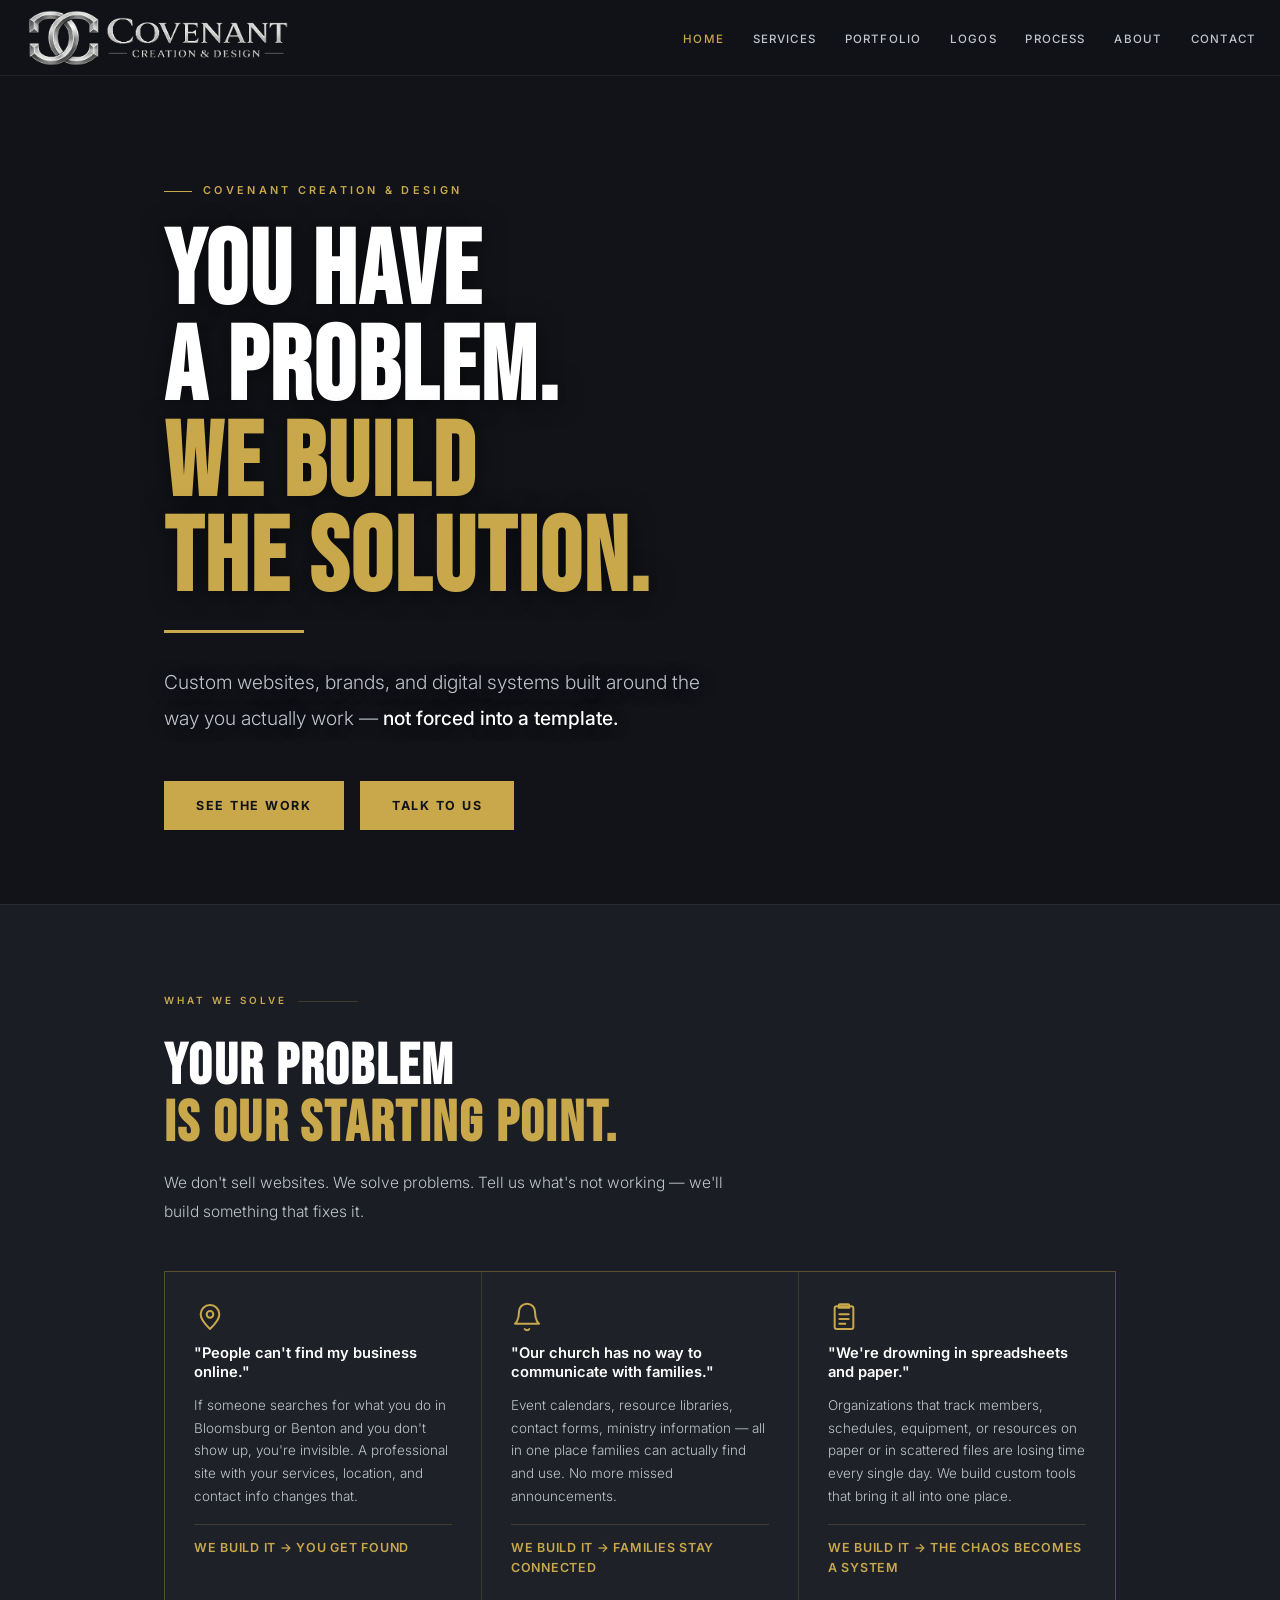
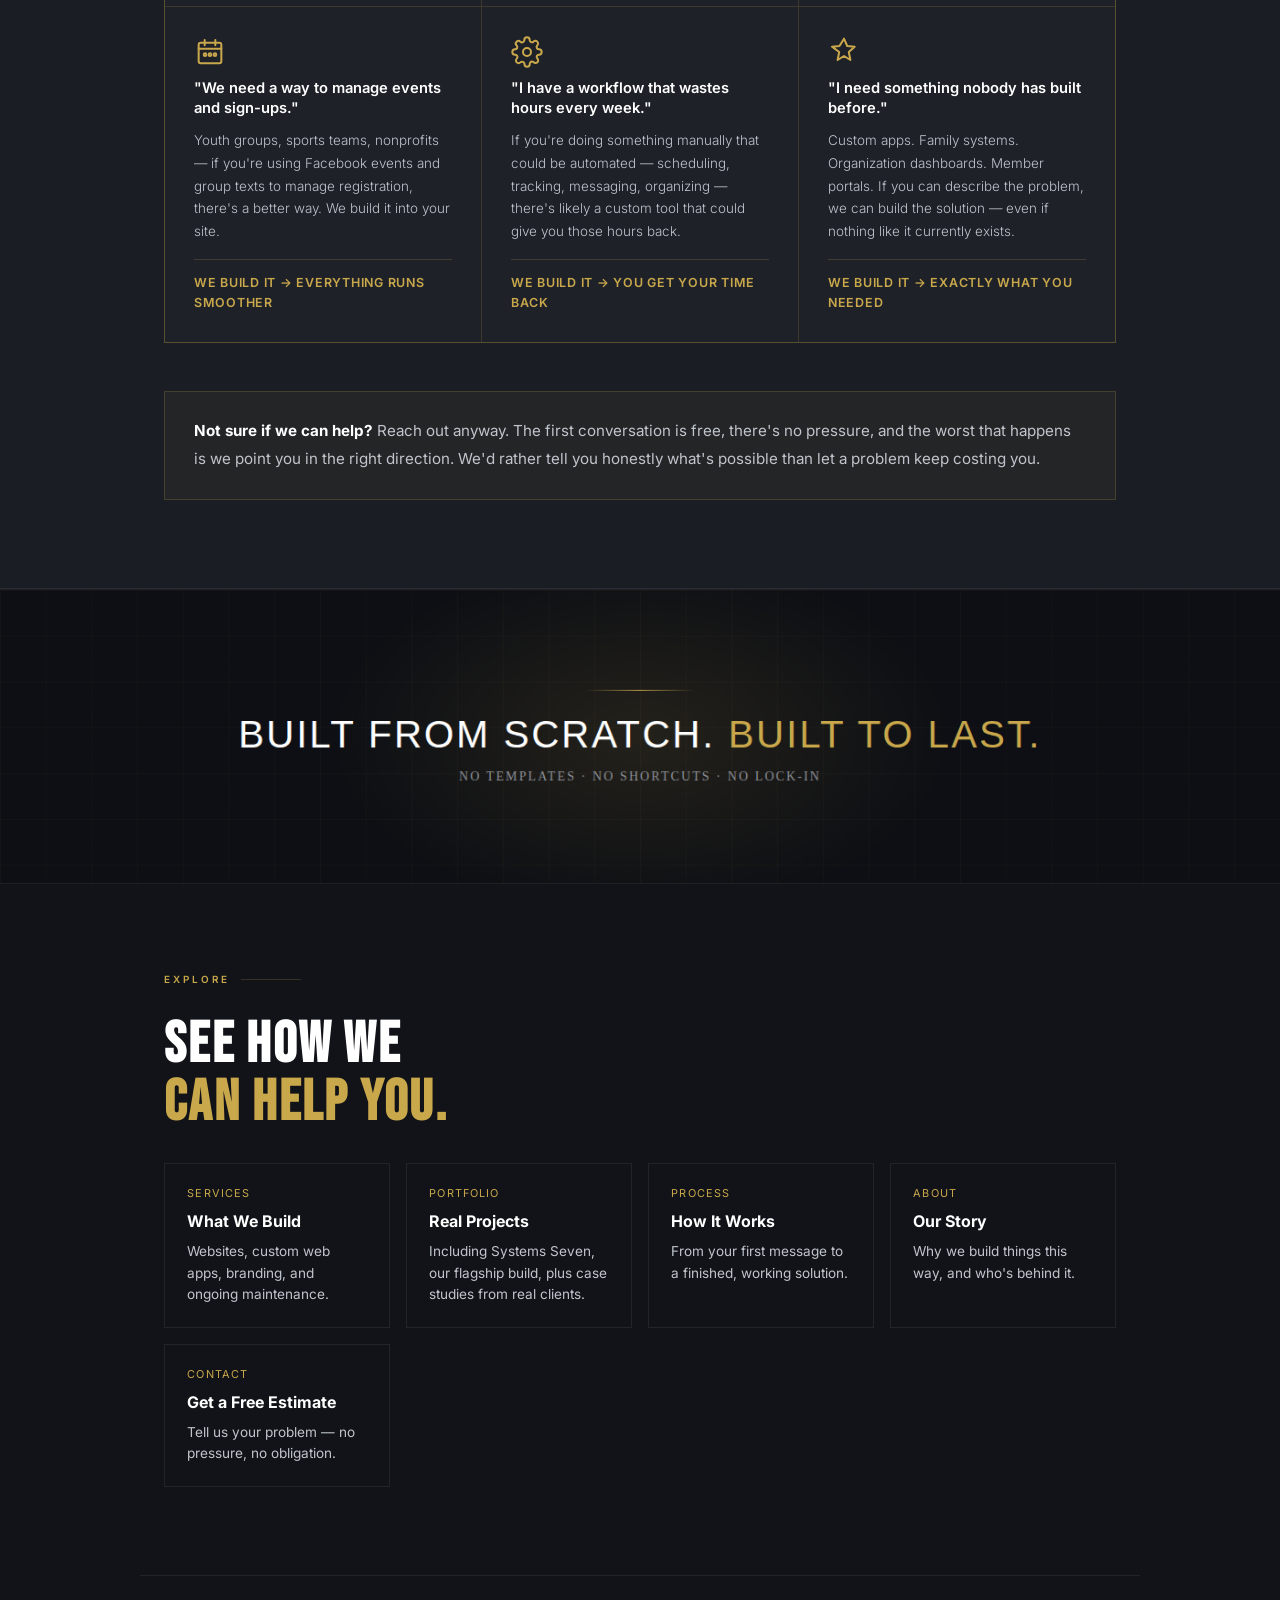
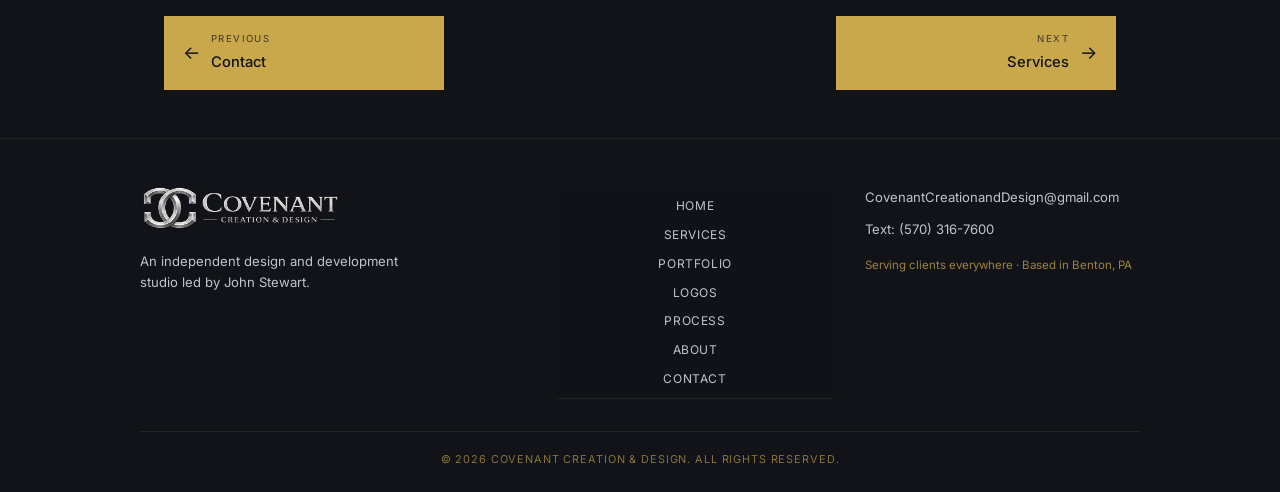
==== commit 73d7b6ff: "Add Google Search Console verification meta tag" ====
--- a/index.html
+++ b/index.html
@@ -2,6 +2,7 @@
 <html lang="en">
 <head>
   <meta charset="UTF-8"/>
+  <meta name="google-site-verification" content="ZtlT3HVESLmGX_RuLbXEDsBUdcXkP0pv3dZzzn4SogU" />
   <meta name="viewport" content="width=device-width, initial-scale=1.0"/>
   <title>Covenant Creation & Design — Custom Websites & Branding</title>
   <link rel="preconnect" href="https://fonts.googleapis.com">
--- a/css/style.css
+++ b/css/style.css
@@ -878,7 +878,7 @@
       transition: color 0.2s;
     }
     .footer-contact a:hover { color: var(--gold); }
-    .footer-area { font-size: 0.72rem; color: rgba(201,168,76,0.4); margin-top: 0.3rem; }
+    .footer-area { font-size: 0.72rem; color: rgba(201,168,76,0.75); margin-top: 0.3rem; }
     .footer-bottom {
       max-width: 1000px;
       margin: 0 auto;
@@ -887,7 +887,7 @@
       font-size: 0.68rem;
       letter-spacing: 0.08em;
       text-transform: uppercase;
-      color: rgba(201,168,76,0.25);
+      color: rgba(201,168,76,0.65);
       text-align: center;
     }
     @media (max-width: 700px) {
